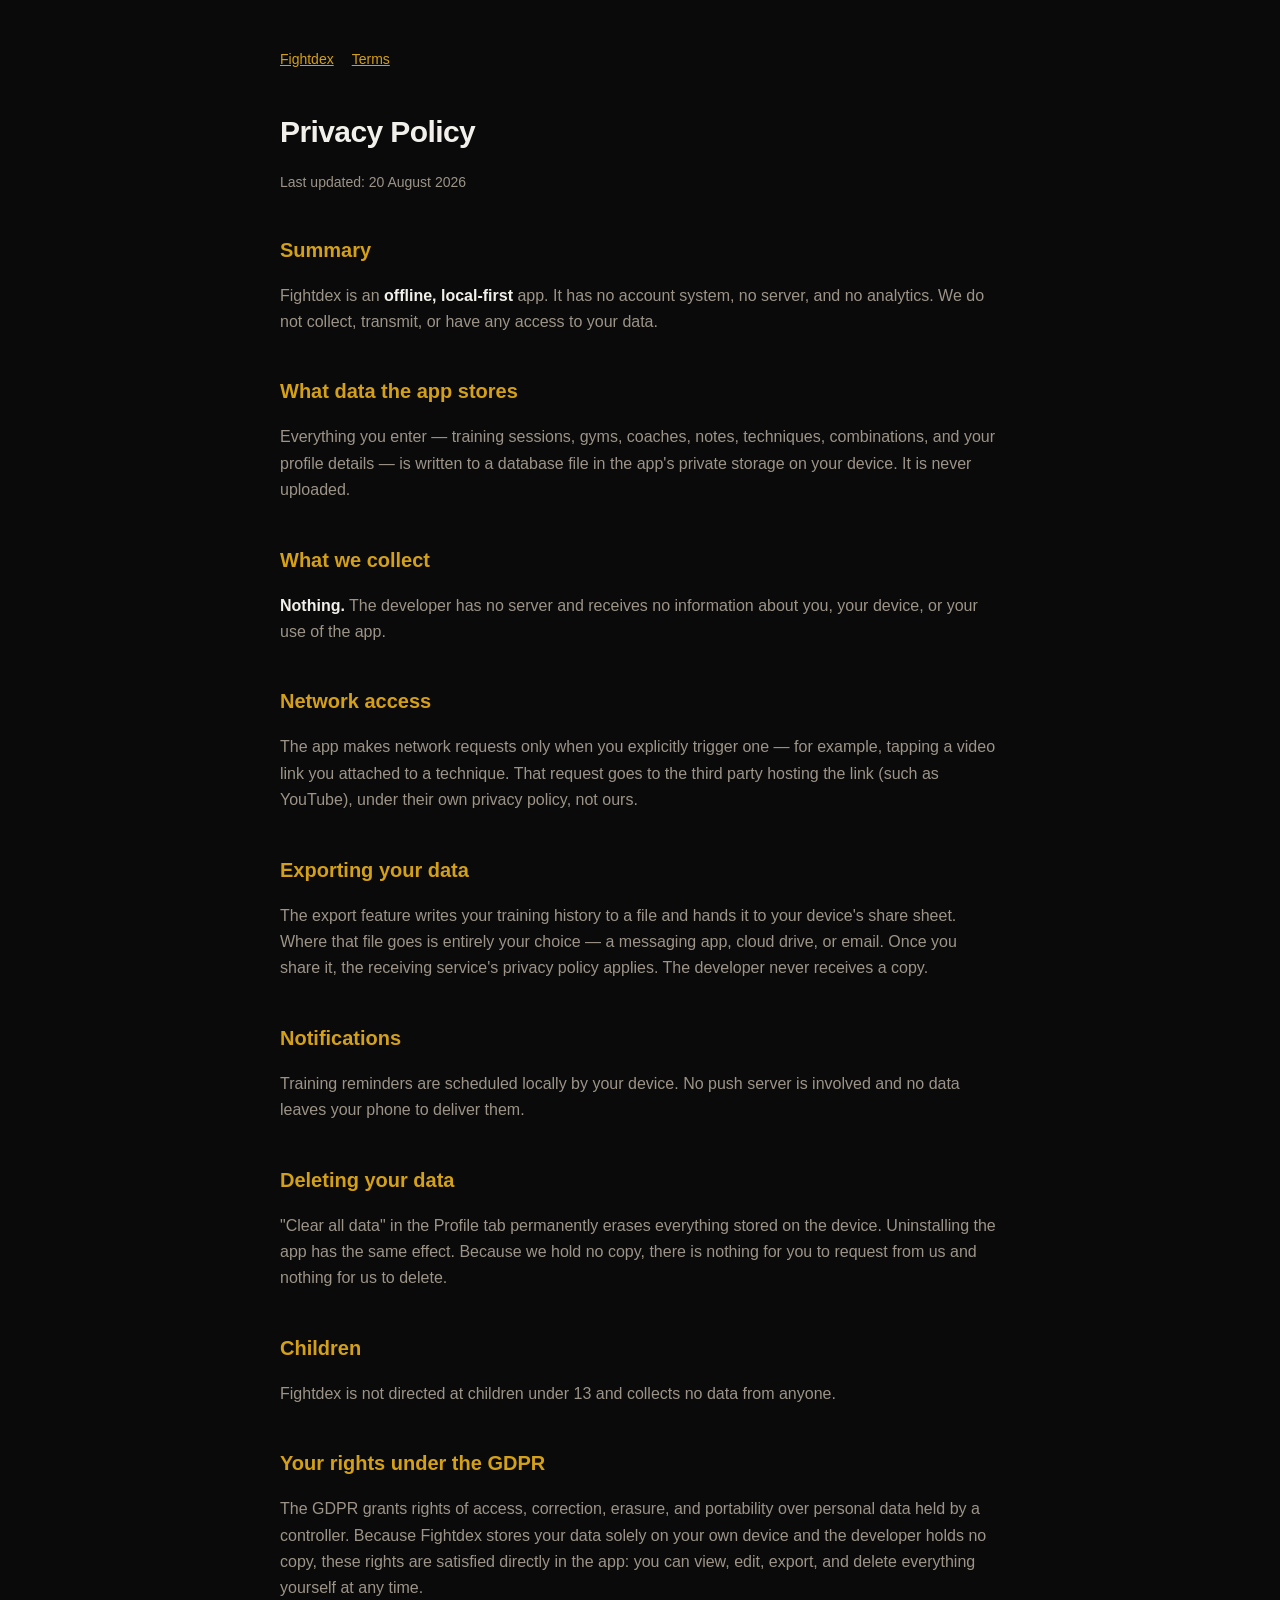
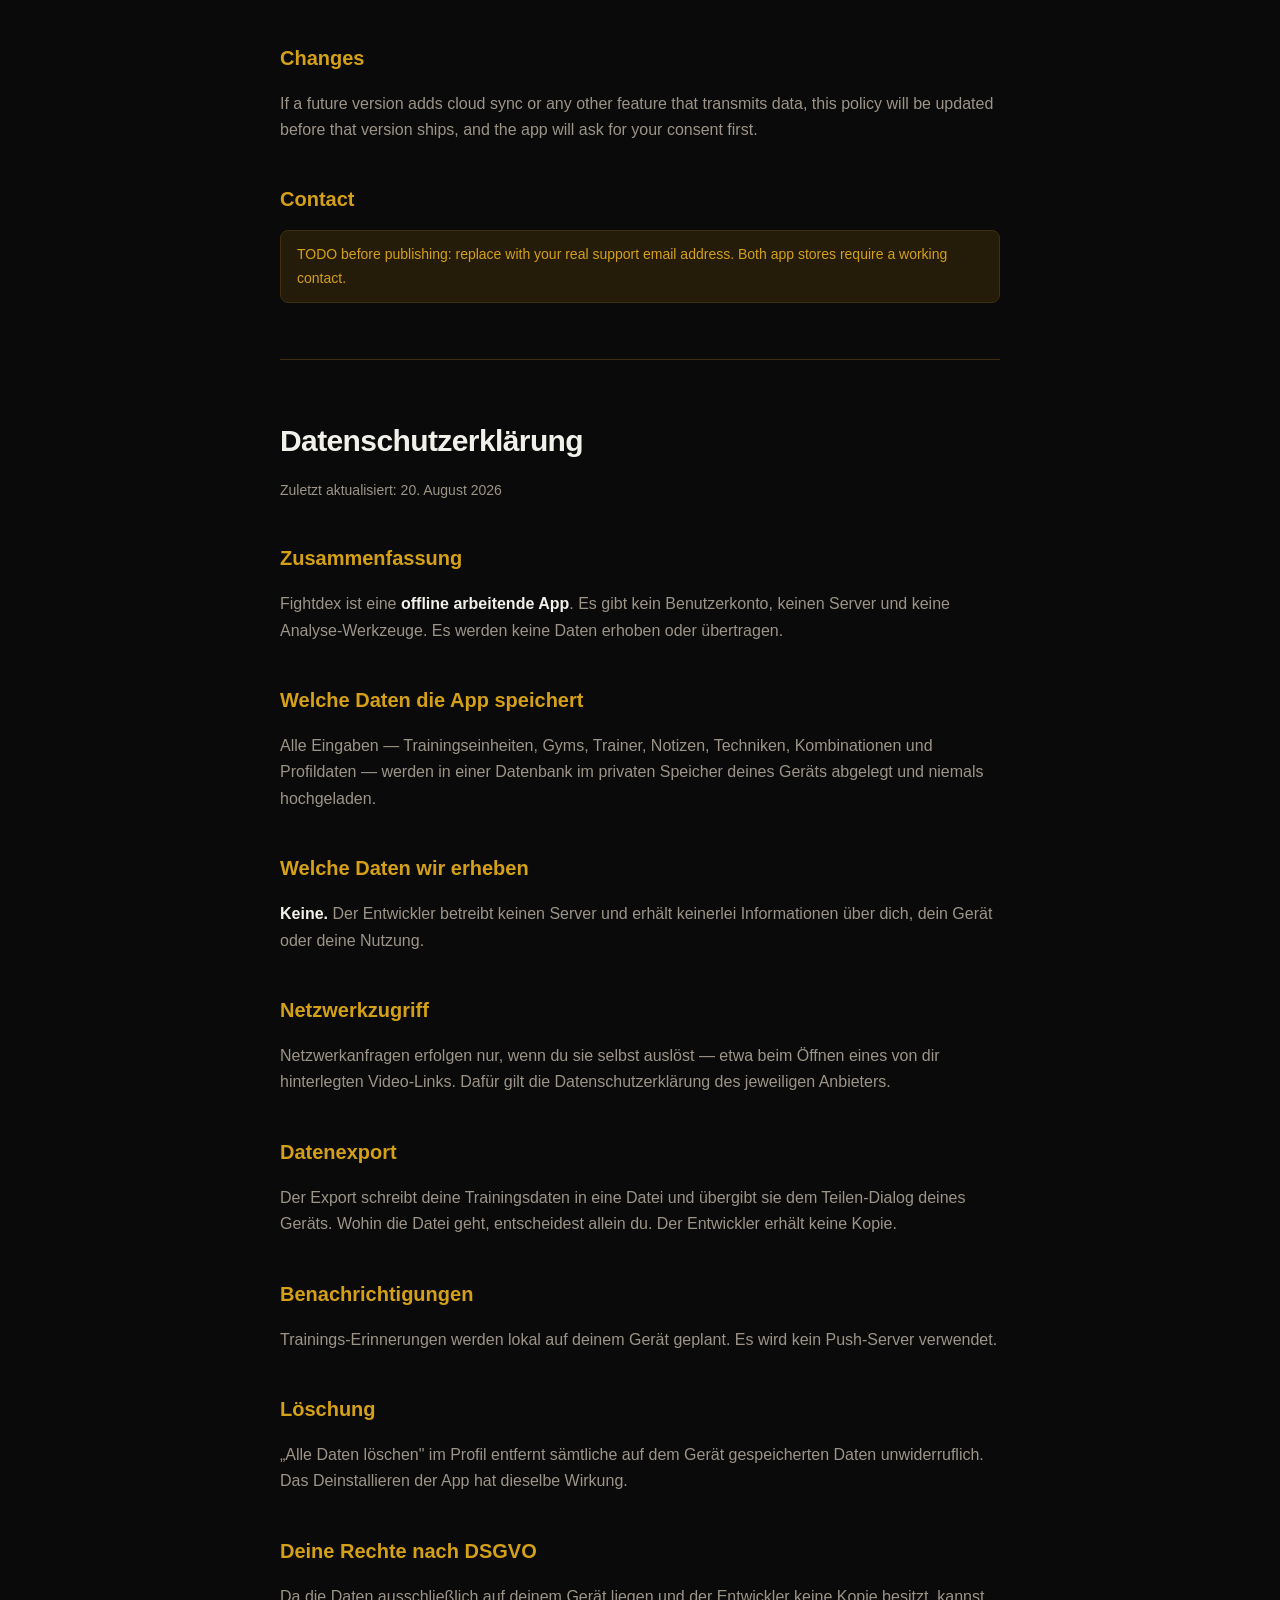
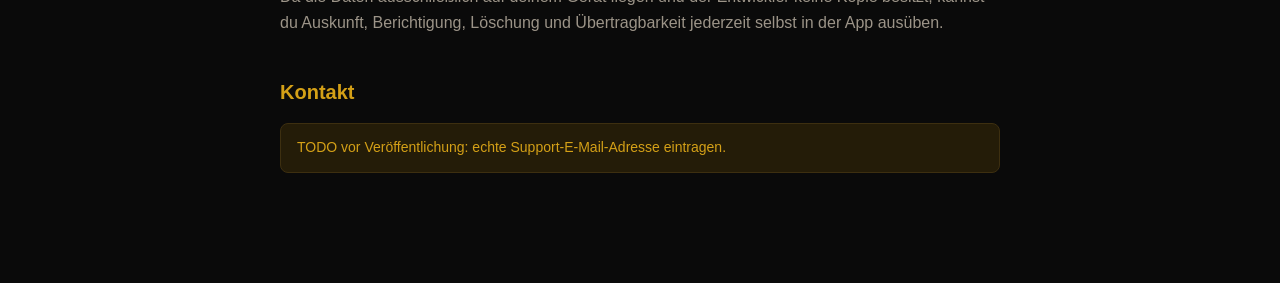
==== privacy.html @ 85385c50 "Publish legal pages from docs/" ====
<!doctype html>
<html lang="en"><head><meta charset="utf-8">
<meta name="viewport" content="width=device-width,initial-scale=1">
<title>Fightdex — Privacy Policy</title><link rel="stylesheet" href="style.css"></head>
<body><main>
<nav><a href="index.html">Fightdex</a><a href="terms.html">Terms</a></nav>

<h1>Privacy Policy</h1>
<p class="updated">Last updated: 20 August 2026</p>

<h2>Summary</h2>
<p>Fightdex is an <strong>offline, local-first</strong> app. It has no account
system, no server, and no analytics. We do not collect, transmit, or have any
access to your data.</p>

<h2>What data the app stores</h2>
<p>Everything you enter — training sessions, gyms, coaches, notes, techniques,
combinations, and your profile details — is written to a database file in the
app's private storage on your device. It is never uploaded.</p>

<h2>What we collect</h2>
<p><strong>Nothing.</strong> The developer has no server and receives no
information about you, your device, or your use of the app.</p>

<h2>Network access</h2>
<p>The app makes network requests only when you explicitly trigger one — for
example, tapping a video link you attached to a technique. That request goes to
the third party hosting the link (such as YouTube), under their own privacy
policy, not ours.</p>

<h2>Exporting your data</h2>
<p>The export feature writes your training history to a file and hands it to
your device's share sheet. Where that file goes is entirely your choice — a
messaging app, cloud drive, or email. Once you share it, the receiving service's
privacy policy applies. The developer never receives a copy.</p>

<h2>Notifications</h2>
<p>Training reminders are scheduled locally by your device. No push server is
involved and no data leaves your phone to deliver them.</p>

<h2>Deleting your data</h2>
<p>"Clear all data" in the Profile tab permanently erases everything stored on
the device. Uninstalling the app has the same effect. Because we hold no copy,
there is nothing for you to request from us and nothing for us to delete.</p>

<h2>Children</h2>
<p>Fightdex is not directed at children under 13 and collects no data from
anyone.</p>

<h2>Your rights under the GDPR</h2>
<p>The GDPR grants rights of access, correction, erasure, and portability over
personal data held by a controller. Because Fightdex stores your data solely on
your own device and the developer holds no copy, these rights are satisfied
directly in the app: you can view, edit, export, and delete everything yourself
at any time.</p>

<h2>Changes</h2>
<p>If a future version adds cloud sync or any other feature that transmits data,
this policy will be updated before that version ships, and the app will ask for
your consent first.</p>

<h2>Contact</h2>
<p class="todo">TODO before publishing: replace with your real support email
address. Both app stores require a working contact.</p>

<hr>

<h1 lang="de">Datenschutzerklärung</h1>
<p class="updated">Zuletzt aktualisiert: 20. August 2026</p>

<h2 lang="de">Zusammenfassung</h2>
<p lang="de">Fightdex ist eine <strong>offline arbeitende App</strong>. Es gibt
kein Benutzerkonto, keinen Server und keine Analyse-Werkzeuge. Es werden keine
Daten erhoben oder übertragen.</p>

<h2 lang="de">Welche Daten die App speichert</h2>
<p lang="de">Alle Eingaben — Trainingseinheiten, Gyms, Trainer, Notizen,
Techniken, Kombinationen und Profildaten — werden in einer Datenbank im privaten
Speicher deines Geräts abgelegt und niemals hochgeladen.</p>

<h2 lang="de">Welche Daten wir erheben</h2>
<p lang="de"><strong>Keine.</strong> Der Entwickler betreibt keinen Server und
erhält keinerlei Informationen über dich, dein Gerät oder deine Nutzung.</p>

<h2 lang="de">Netzwerkzugriff</h2>
<p lang="de">Netzwerkanfragen erfolgen nur, wenn du sie selbst auslöst — etwa
beim Öffnen eines von dir hinterlegten Video-Links. Dafür gilt die
Datenschutzerklärung des jeweiligen Anbieters.</p>

<h2 lang="de">Datenexport</h2>
<p lang="de">Der Export schreibt deine Trainingsdaten in eine Datei und übergibt
sie dem Teilen-Dialog deines Geräts. Wohin die Datei geht, entscheidest allein
du. Der Entwickler erhält keine Kopie.</p>

<h2 lang="de">Benachrichtigungen</h2>
<p lang="de">Trainings-Erinnerungen werden lokal auf deinem Gerät geplant. Es
wird kein Push-Server verwendet.</p>

<h2 lang="de">Löschung</h2>
<p lang="de">„Alle Daten löschen" im Profil entfernt sämtliche auf dem Gerät
gespeicherten Daten unwiderruflich. Das Deinstallieren der App hat dieselbe
Wirkung.</p>

<h2 lang="de">Deine Rechte nach DSGVO</h2>
<p lang="de">Da die Daten ausschließlich auf deinem Gerät liegen und der
Entwickler keine Kopie besitzt, kannst du Auskunft, Berichtigung, Löschung und
Übertragbarkeit jederzeit selbst in der App ausüben.</p>

<h2 lang="de">Kontakt</h2>
<p class="todo" lang="de">TODO vor Veröffentlichung: echte Support-E-Mail-Adresse
eintragen.</p>
</main></body></html>
---- style.css ----
:root {
  --bg: #0a0a0a; --surface: #0f0f0f; --text: #f2f0ea;
  --muted: #9c9488; --gold: #d4a017; --line: #3d2f10;
}
* { box-sizing: border-box; }
body {
  margin: 0; padding: 48px 20px 96px;
  background: var(--bg); color: var(--text);
  font: 16px/1.65 -apple-system, BlinkMacSystemFont, "Segoe UI", Roboto, sans-serif;
}
main { max-width: 720px; margin: 0 auto; }
h1 { font-size: 30px; letter-spacing: -0.02em; margin: 0 0 4px; }
h2 { font-size: 20px; margin: 40px 0 10px; color: var(--gold); }
h3 { font-size: 16px; margin: 26px 0 6px; }
p, li { color: var(--muted); }
strong { color: var(--text); }
a { color: var(--gold); }
hr { border: 0; border-top: 1px solid var(--line); margin: 56px 0; }
.updated { font-size: 14px; color: var(--muted); margin-bottom: 32px; }
.todo {
  background: #241c08; border: 1px solid var(--line);
  border-radius: 8px; padding: 12px 16px; color: var(--gold); font-size: 14px;
}
nav { margin-bottom: 36px; font-size: 14px; }
nav a { margin-right: 18px; }
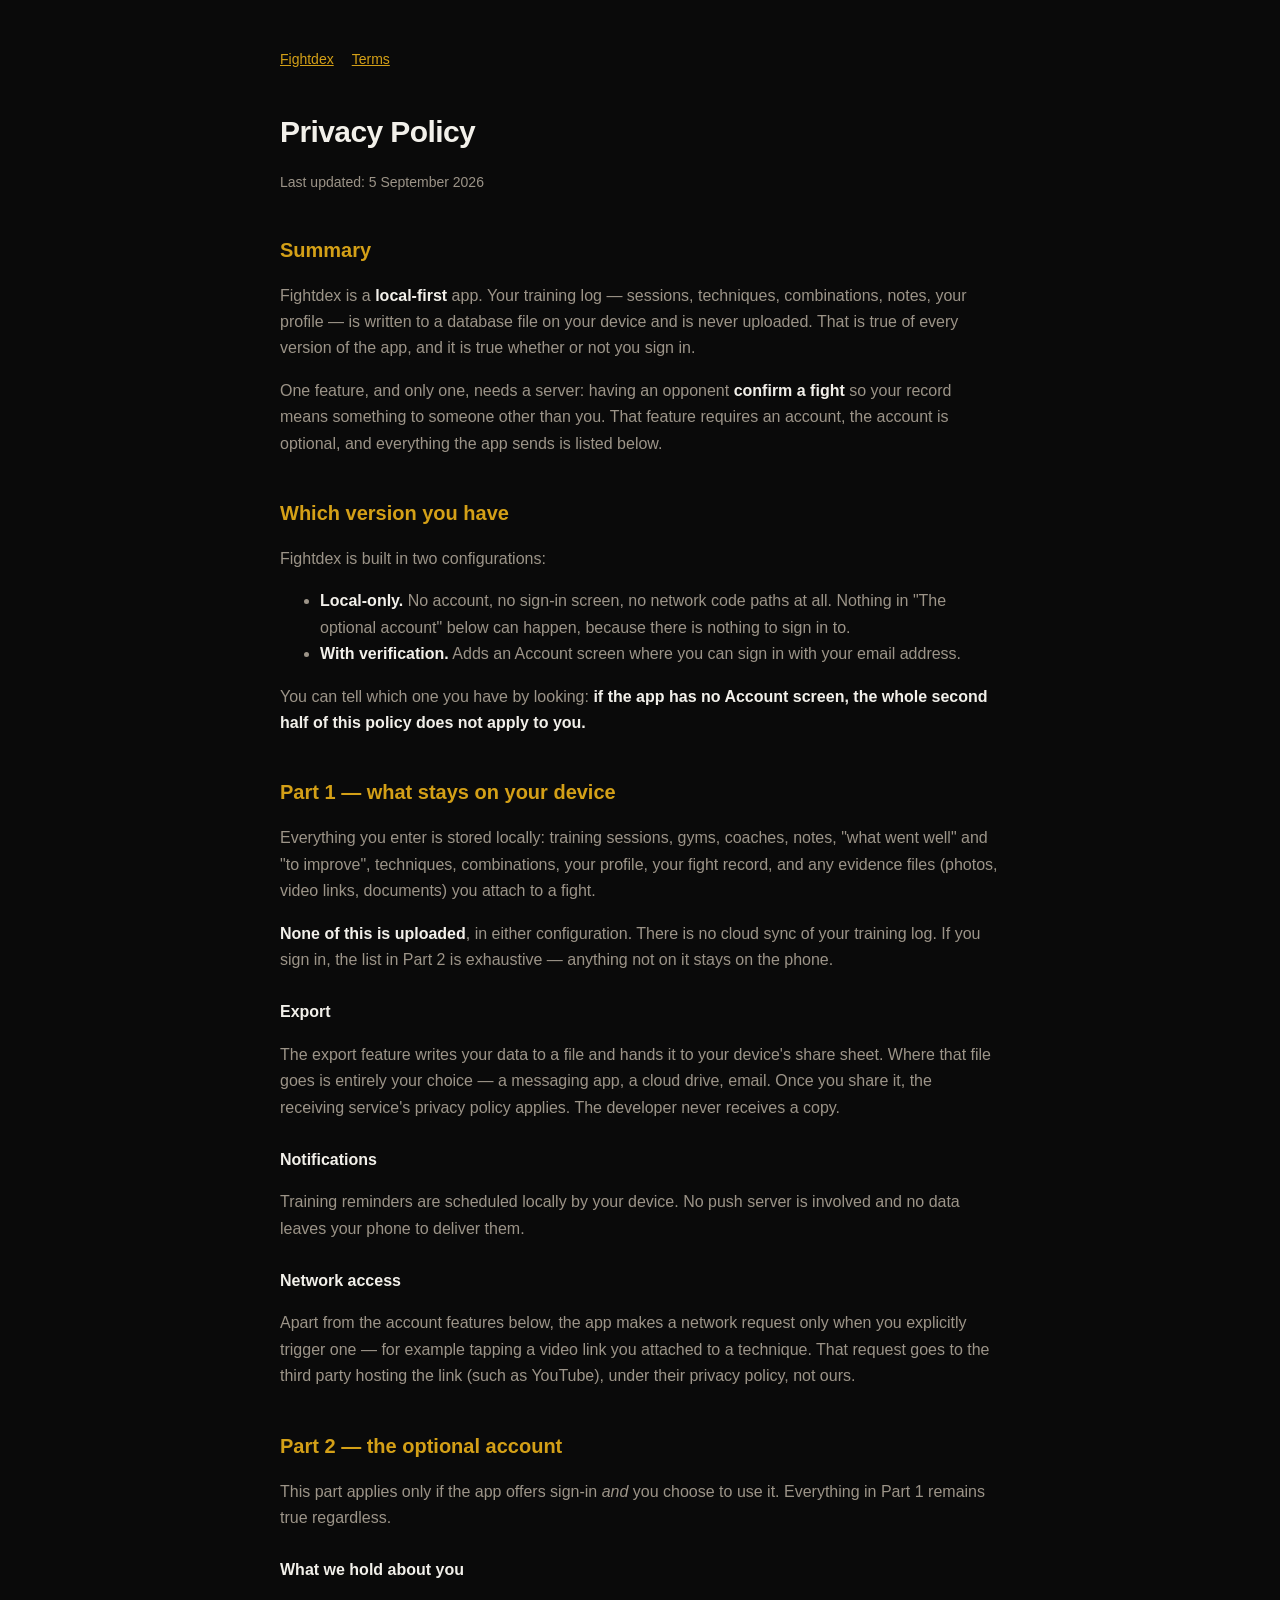
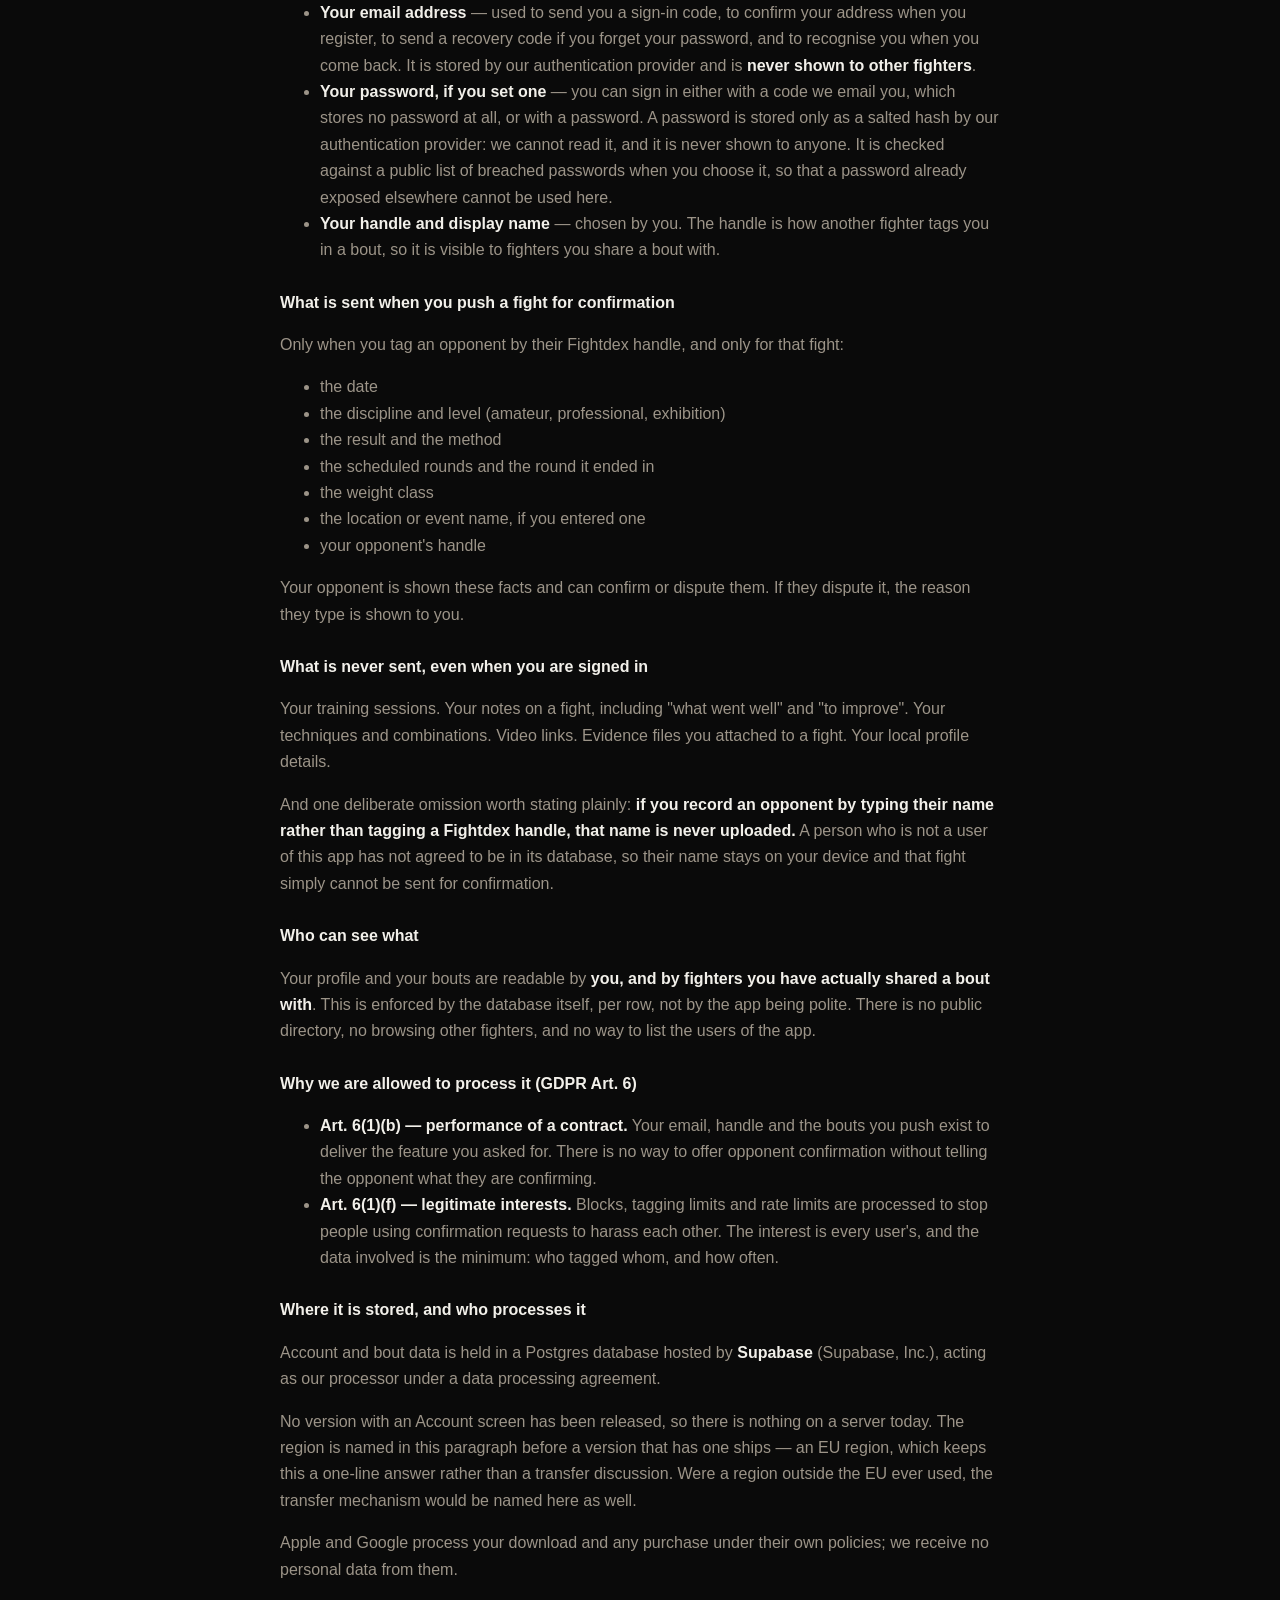
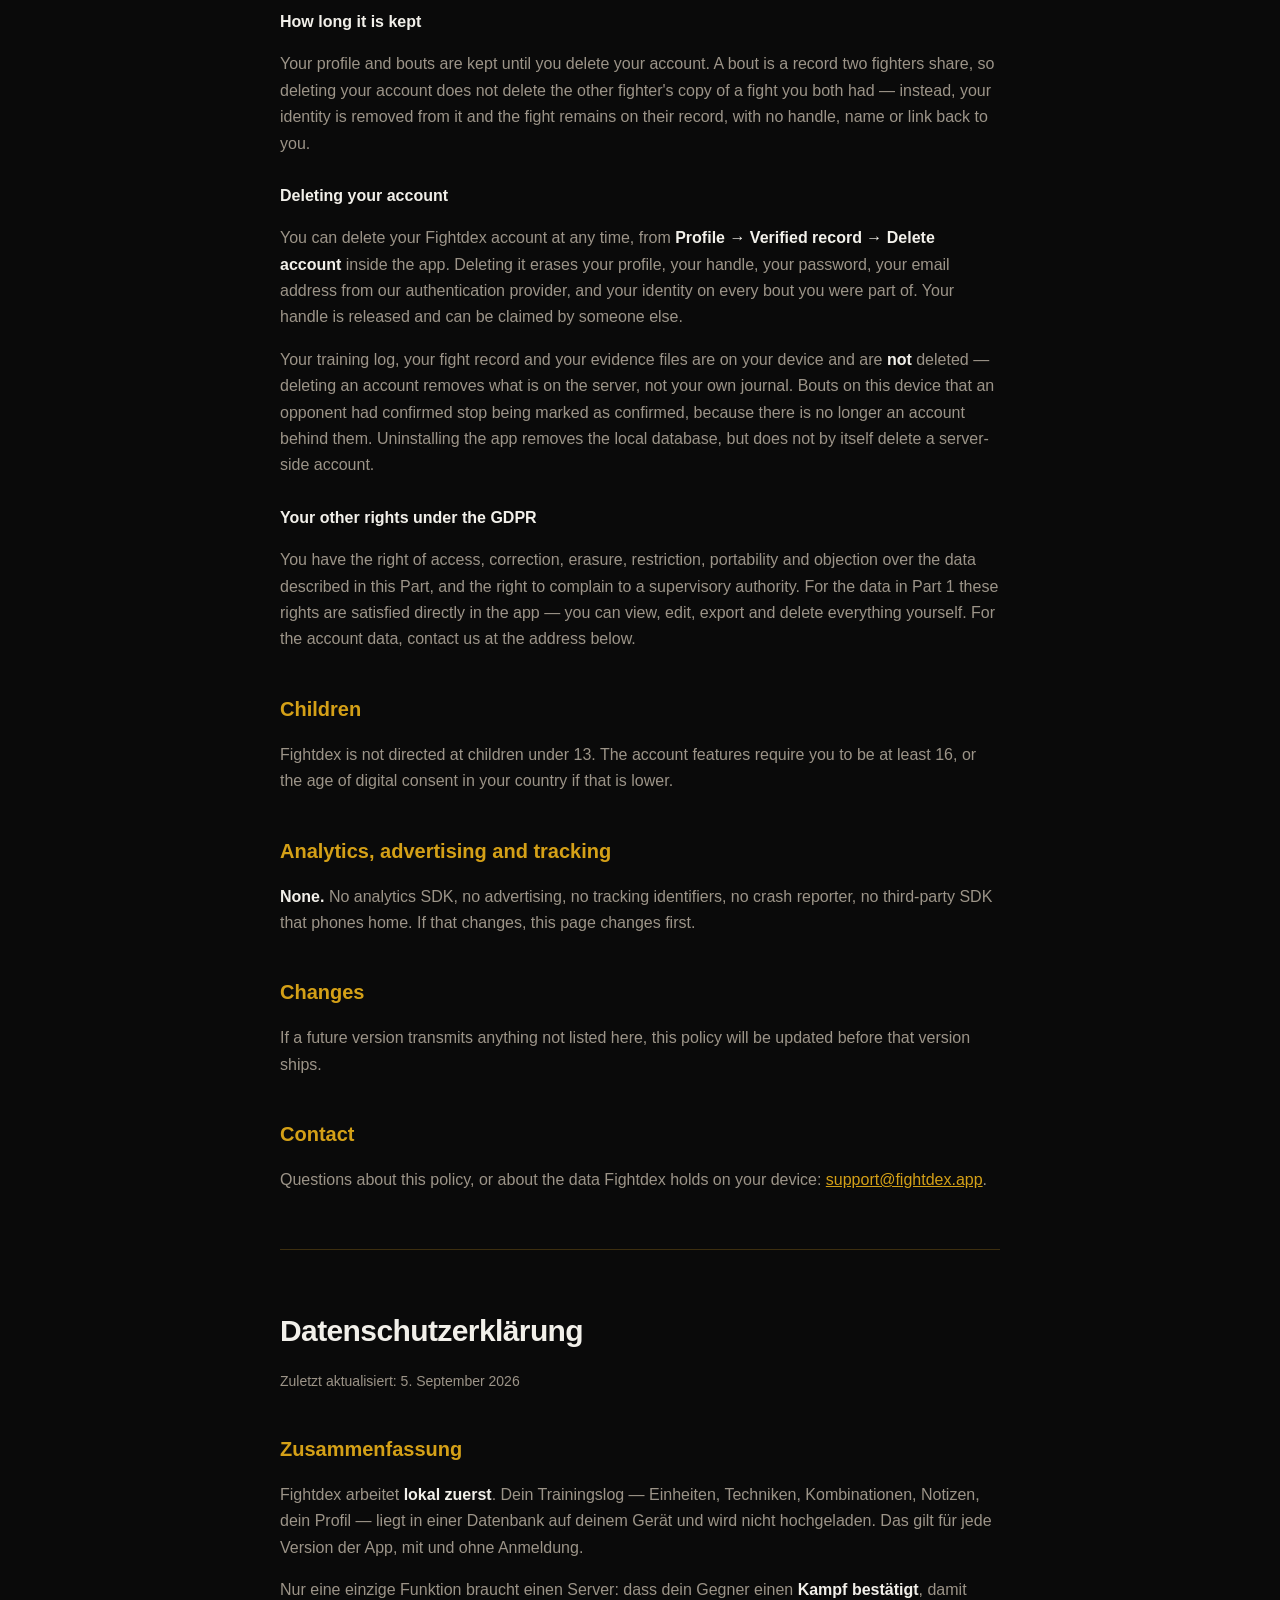
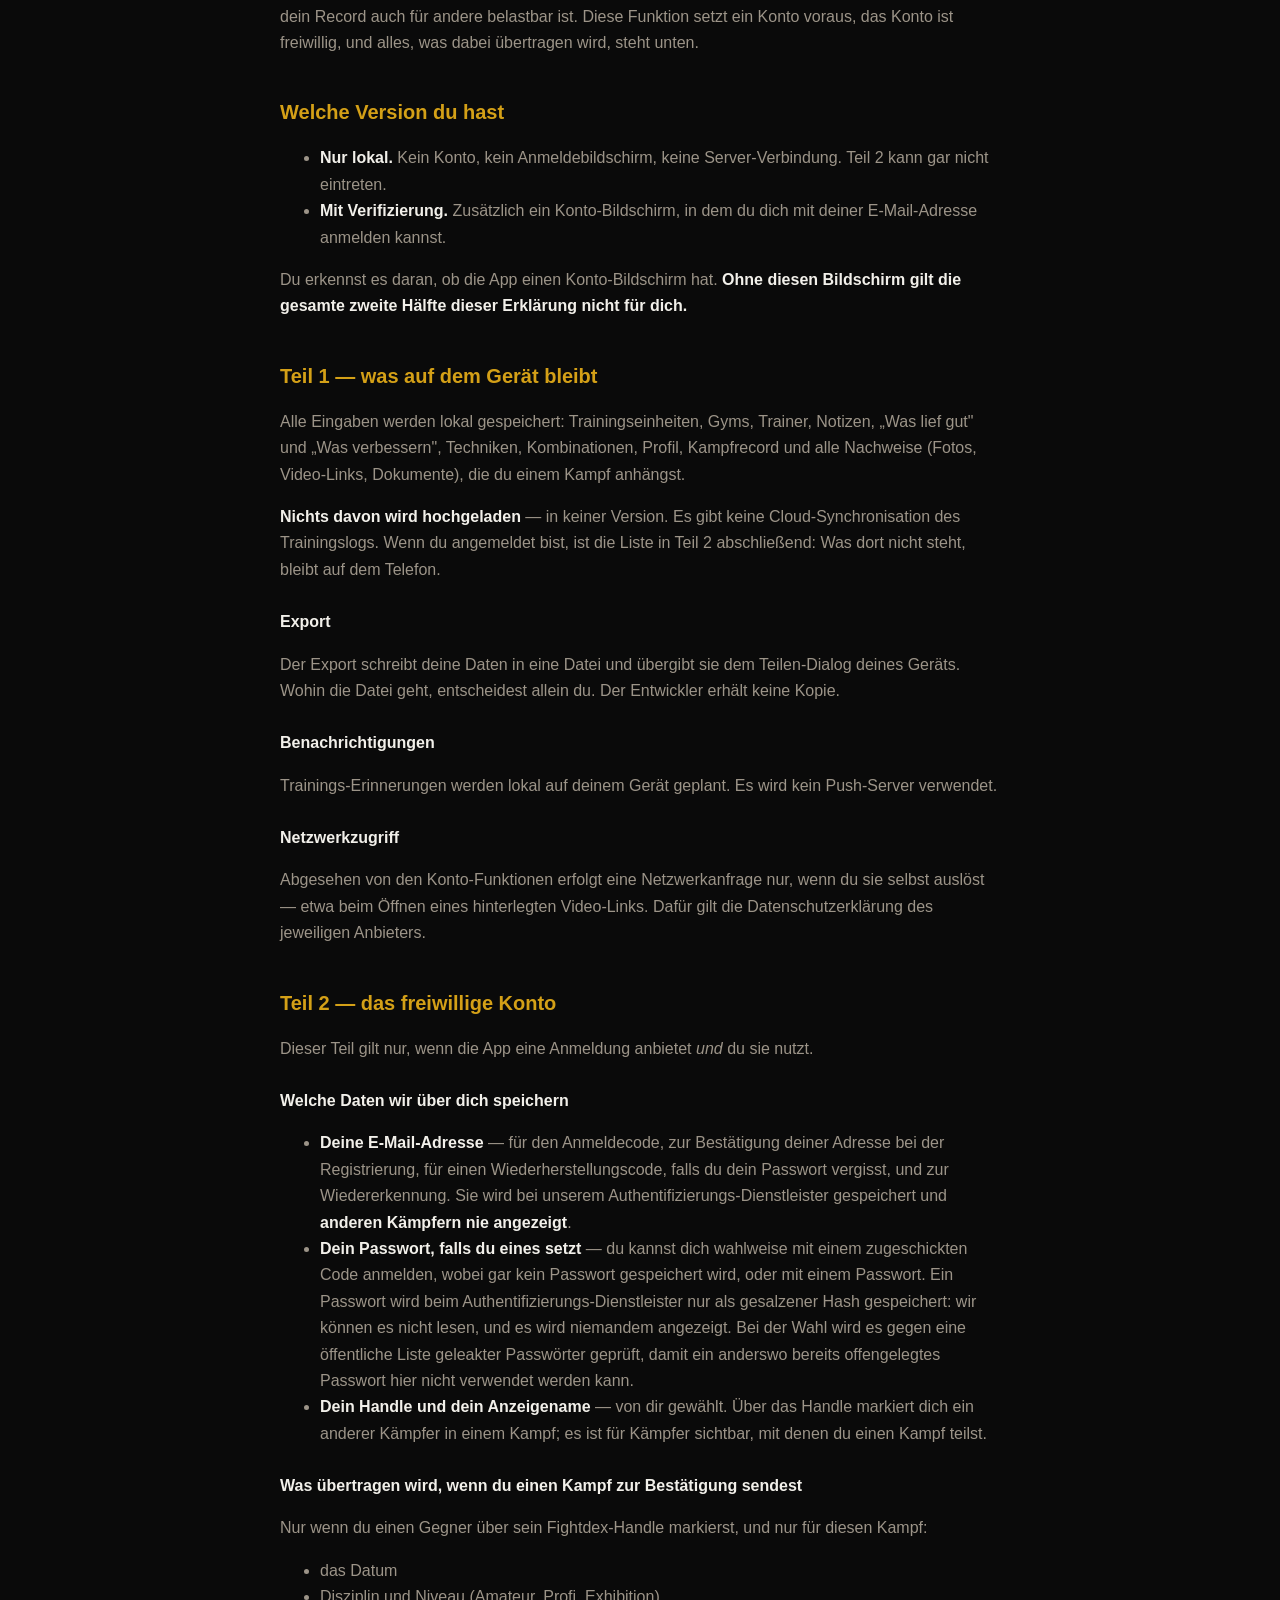
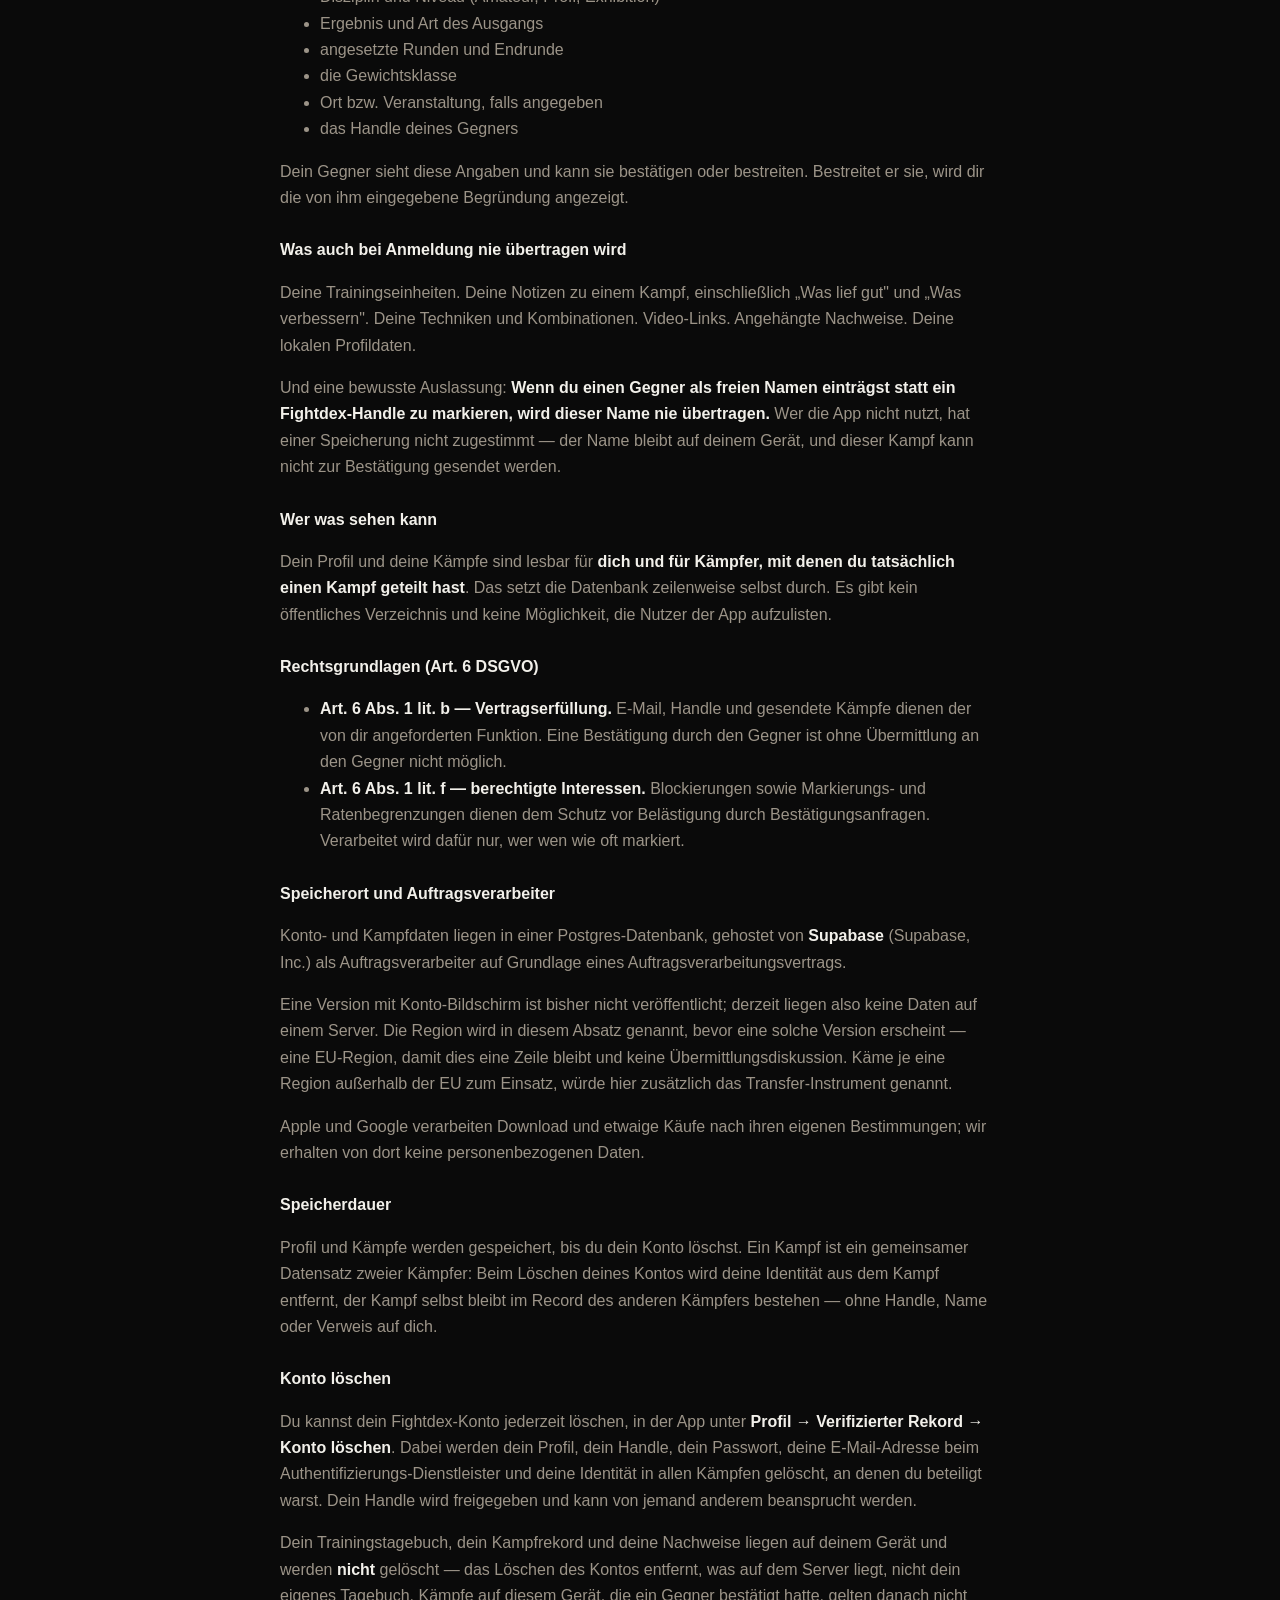
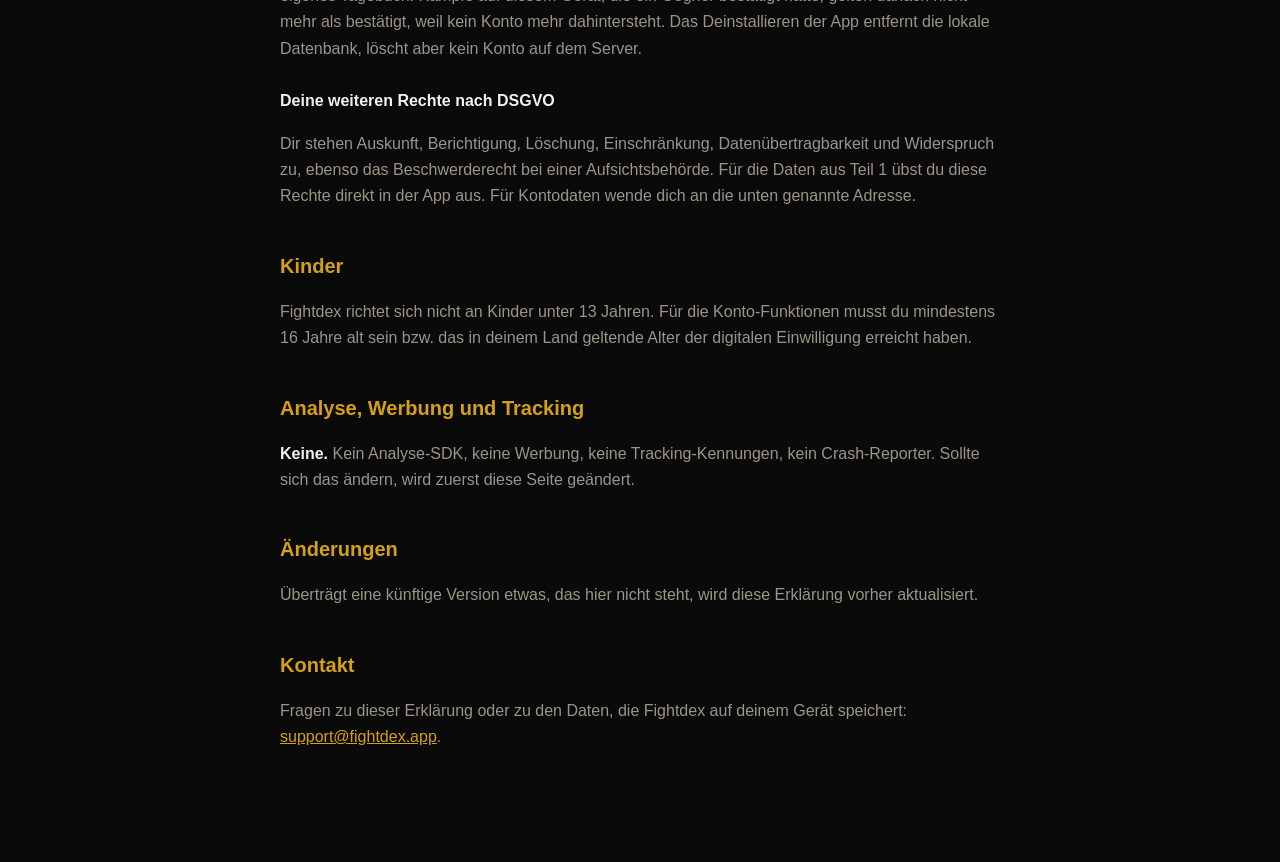
==== commit 64d49bbf: "Publish legal pages from docs/" ====
--- a/privacy.html
+++ b/privacy.html
@@ -6,107 +6,347 @@
 <nav><a href="index.html">Fightdex</a><a href="terms.html">Terms</a></nav>
 
 <h1>Privacy Policy</h1>
-<p class="updated">Last updated: 20 August 2026</p>
+<p class="updated">Last updated: 5 September 2026</p>
 
 <h2>Summary</h2>
-<p>Fightdex is an <strong>offline, local-first</strong> app. It has no account
-system, no server, and no analytics. We do not collect, transmit, or have any
-access to your data.</p>
-
-<h2>What data the app stores</h2>
-<p>Everything you enter — training sessions, gyms, coaches, notes, techniques,
-combinations, and your profile details — is written to a database file in the
-app's private storage on your device. It is never uploaded.</p>
-
-<h2>What we collect</h2>
-<p><strong>Nothing.</strong> The developer has no server and receives no
-information about you, your device, or your use of the app.</p>
-
-<h2>Network access</h2>
-<p>The app makes network requests only when you explicitly trigger one — for
-example, tapping a video link you attached to a technique. That request goes to
-the third party hosting the link (such as YouTube), under their own privacy
-policy, not ours.</p>
-
-<h2>Exporting your data</h2>
-<p>The export feature writes your training history to a file and hands it to
-your device's share sheet. Where that file goes is entirely your choice — a
-messaging app, cloud drive, or email. Once you share it, the receiving service's
-privacy policy applies. The developer never receives a copy.</p>
-
-<h2>Notifications</h2>
+<p>Fightdex is a <strong>local-first</strong> app. Your training log — sessions,
+techniques, combinations, notes, your profile — is written to a database file on
+your device and is never uploaded. That is true of every version of the app, and
+it is true whether or not you sign in.</p>
+<p>One feature, and only one, needs a server: having an opponent
+<strong>confirm a fight</strong> so your record means something to someone other
+than you. That feature requires an account, the account is optional, and
+everything the app sends is listed below.</p>
+
+<h2>Which version you have</h2>
+<p>Fightdex is built in two configurations:</p>
+<ul>
+<li><strong>Local-only.</strong> No account, no sign-in screen, no network code
+paths at all. Nothing in "The optional account" below can happen, because there
+is nothing to sign in to.</li>
+<li><strong>With verification.</strong> Adds an Account screen where you can
+sign in with your email address.</li>
+</ul>
+<p>You can tell which one you have by looking: <strong>if the app has no
+Account screen, the whole second half of this policy does not apply to
+you.</strong></p>
+
+<h2 id="on-device">Part 1 — what stays on your device</h2>
+<p>Everything you enter is stored locally: training sessions, gyms, coaches,
+notes, "what went well" and "to improve", techniques, combinations, your
+profile, your fight record, and any evidence files (photos, video links,
+documents) you attach to a fight.</p>
+<p><strong>None of this is uploaded</strong>, in either configuration. There is
+no cloud sync of your training log. If you sign in, the list in Part 2 is
+exhaustive — anything not on it stays on the phone.</p>
+
+<h3>Export</h3>
+<p>The export feature writes your data to a file and hands it to your device's
+share sheet. Where that file goes is entirely your choice — a messaging app, a
+cloud drive, email. Once you share it, the receiving service's privacy policy
+applies. The developer never receives a copy.</p>
+
+<h3>Notifications</h3>
 <p>Training reminders are scheduled locally by your device. No push server is
 involved and no data leaves your phone to deliver them.</p>
 
-<h2>Deleting your data</h2>
-<p>"Clear all data" in the Profile tab permanently erases everything stored on
-the device. Uninstalling the app has the same effect. Because we hold no copy,
-there is nothing for you to request from us and nothing for us to delete.</p>
+<h3>Network access</h3>
+<p>Apart from the account features below, the app makes a network request only
+when you explicitly trigger one — for example tapping a video link you attached
+to a technique. That request goes to the third party hosting the link (such as
+YouTube), under their privacy policy, not ours.</p>
+
+<h2 id="account">Part 2 — the optional account</h2>
+<p>This part applies only if the app offers sign-in <em>and</em> you choose to
+use it. Everything in Part 1 remains true regardless.</p>
+
+<h3>What we hold about you</h3>
+<ul>
+<li><strong>Your email address</strong> — used to send you a sign-in code, to
+confirm your address when you register, to send a recovery code if you forget
+your password, and to recognise you when you come back. It is stored by our
+authentication provider and is <strong>never shown to other fighters</strong>.</li>
+<li><strong>Your password, if you set one</strong> — you can sign in either with
+a code we email you, which stores no password at all, or with a password. A
+password is stored only as a salted hash by our authentication provider: we
+cannot read it, and it is never shown to anyone. It is checked against a public
+list of breached passwords when you choose it, so that a password already
+exposed elsewhere cannot be used here.</li>
+<li><strong>Your handle and display name</strong> — chosen by you. The handle is
+how another fighter tags you in a bout, so it is visible to fighters you share a
+bout with.</li>
+</ul>
+
+<h3>What is sent when you push a fight for confirmation</h3>
+<p>Only when you tag an opponent by their Fightdex handle, and only for that
+fight:</p>
+<ul>
+<li>the date</li>
+<li>the discipline and level (amateur, professional, exhibition)</li>
+<li>the result and the method</li>
+<li>the scheduled rounds and the round it ended in</li>
+<li>the weight class</li>
+<li>the location or event name, if you entered one</li>
+<li>your opponent's handle</li>
+</ul>
+<p>Your opponent is shown these facts and can confirm or dispute them. If they
+dispute it, the reason they type is shown to you.</p>
+
+<h3>What is never sent, even when you are signed in</h3>
+<p>Your training sessions. Your notes on a fight, including "what went well" and
+"to improve". Your techniques and combinations. Video links. Evidence files you
+attached to a fight. Your local profile details.</p>
+<p>And one deliberate omission worth stating plainly: <strong>if you record an
+opponent by typing their name rather than tagging a Fightdex handle, that name
+is never uploaded.</strong> A person who is not a user of this app has not
+agreed to be in its database, so their name stays on your device and that fight
+simply cannot be sent for confirmation.</p>
+
+<h3>Who can see what</h3>
+<p>Your profile and your bouts are readable by <strong>you, and by fighters you
+have actually shared a bout with</strong>. This is enforced by the database
+itself, per row, not by the app being polite. There is no public directory, no
+browsing other fighters, and no way to list the users of the app.</p>
+
+<h3>Why we are allowed to process it (GDPR Art. 6)</h3>
+<ul>
+<li><strong>Art. 6(1)(b) — performance of a contract.</strong> Your email,
+handle and the bouts you push exist to deliver the feature you asked for. There
+is no way to offer opponent confirmation without telling the opponent what they
+are confirming.</li>
+<li><strong>Art. 6(1)(f) — legitimate interests.</strong> Blocks, tagging
+limits and rate limits are processed to stop people using confirmation requests
+to harass each other. The interest is every user's, and the data involved is the
+minimum: who tagged whom, and how often.</li>
+</ul>
+
+<h3>Where it is stored, and who processes it</h3>
+<p>Account and bout data is held in a Postgres database hosted by
+<strong>Supabase</strong> (Supabase, Inc.), acting as our processor under a data
+processing agreement.</p>
+<p>No version with an Account screen has been released, so there is nothing on
+a server today. The region is named in this paragraph before a version that has
+one ships — an EU region, which keeps this a one-line answer rather than a
+transfer discussion. Were a region outside the EU ever used, the transfer
+mechanism would be named here as well.</p>
+<p>Apple and Google process your download and any purchase under their own
+policies; we receive no personal data from them.</p>
+
+<h3>How long it is kept</h3>
+<p>Your profile and bouts are kept until you delete your account. A bout is a
+record two fighters share, so deleting your account does not delete the other
+fighter's copy of a fight you both had — instead, your identity is removed from
+it and the fight remains on their record, with no handle, name or link back to
+you.</p>
+
+<h3>Deleting your account</h3>
+<p>You can delete your Fightdex account at any time, from
+<strong>Profile → Verified record → Delete account</strong> inside the app.
+Deleting it erases your profile, your handle, your password, your email address
+from our authentication provider, and your identity on every bout you were part
+of. Your handle is released and can be claimed by someone else.</p>
+<p>Your training log, your fight record and your evidence files are on your
+device and are <strong>not</strong> deleted — deleting an account removes what
+is on the server, not your own journal. Bouts on this device that an opponent
+had confirmed stop being marked as confirmed, because there is no longer an
+account behind them. Uninstalling the app removes the local database, but does
+not by itself delete a server-side account.</p>
+
+<h3>Your other rights under the GDPR</h3>
+<p>You have the right of access, correction, erasure, restriction, portability
+and objection over the data described in this Part, and the right to complain to
+a supervisory authority. For the data in Part 1 these rights are satisfied
+directly in the app — you can view, edit, export and delete everything yourself.
+For the account data, contact us at the address below.</p>
 
 <h2>Children</h2>
-<p>Fightdex is not directed at children under 13 and collects no data from
-anyone.</p>
-
-<h2>Your rights under the GDPR</h2>
-<p>The GDPR grants rights of access, correction, erasure, and portability over
-personal data held by a controller. Because Fightdex stores your data solely on
-your own device and the developer holds no copy, these rights are satisfied
-directly in the app: you can view, edit, export, and delete everything yourself
-at any time.</p>
+<p>Fightdex is not directed at children under 13. The account features require
+you to be at least 16, or the age of digital consent in your country if that is
+lower.</p>
+
+<h2>Analytics, advertising and tracking</h2>
+<p><strong>None.</strong> No analytics SDK, no advertising, no tracking
+identifiers, no crash reporter, no third-party SDK that phones home. If that
+changes, this page changes first.</p>
 
 <h2>Changes</h2>
-<p>If a future version adds cloud sync or any other feature that transmits data,
-this policy will be updated before that version ships, and the app will ask for
-your consent first.</p>
+<p>If a future version transmits anything not listed here, this policy will be
+updated before that version ships.</p>
 
 <h2>Contact</h2>
-<p class="todo">TODO before publishing: replace with your real support email
-address. Both app stores require a working contact.</p>
+<p>Questions about this policy, or about the data Fightdex holds on your
+device: <a href="mailto:support@fightdex.app">support@fightdex.app</a>.</p>
 
 <hr>
 
 <h1 lang="de">Datenschutzerklärung</h1>
-<p class="updated">Zuletzt aktualisiert: 20. August 2026</p>
+<p class="updated" lang="de">Zuletzt aktualisiert: 5. September 2026</p>
 
 <h2 lang="de">Zusammenfassung</h2>
-<p lang="de">Fightdex ist eine <strong>offline arbeitende App</strong>. Es gibt
-kein Benutzerkonto, keinen Server und keine Analyse-Werkzeuge. Es werden keine
-Daten erhoben oder übertragen.</p>
-
-<h2 lang="de">Welche Daten die App speichert</h2>
-<p lang="de">Alle Eingaben — Trainingseinheiten, Gyms, Trainer, Notizen,
-Techniken, Kombinationen und Profildaten — werden in einer Datenbank im privaten
-Speicher deines Geräts abgelegt und niemals hochgeladen.</p>
-
-<h2 lang="de">Welche Daten wir erheben</h2>
-<p lang="de"><strong>Keine.</strong> Der Entwickler betreibt keinen Server und
-erhält keinerlei Informationen über dich, dein Gerät oder deine Nutzung.</p>
-
-<h2 lang="de">Netzwerkzugriff</h2>
-<p lang="de">Netzwerkanfragen erfolgen nur, wenn du sie selbst auslöst — etwa
-beim Öffnen eines von dir hinterlegten Video-Links. Dafür gilt die
-Datenschutzerklärung des jeweiligen Anbieters.</p>
-
-<h2 lang="de">Datenexport</h2>
-<p lang="de">Der Export schreibt deine Trainingsdaten in eine Datei und übergibt
-sie dem Teilen-Dialog deines Geräts. Wohin die Datei geht, entscheidest allein
-du. Der Entwickler erhält keine Kopie.</p>
-
-<h2 lang="de">Benachrichtigungen</h2>
+<p lang="de">Fightdex arbeitet <strong>lokal zuerst</strong>. Dein Trainingslog
+— Einheiten, Techniken, Kombinationen, Notizen, dein Profil — liegt in einer
+Datenbank auf deinem Gerät und wird nicht hochgeladen. Das gilt für jede Version
+der App, mit und ohne Anmeldung.</p>
+<p lang="de">Nur eine einzige Funktion braucht einen Server: dass dein Gegner
+einen <strong>Kampf bestätigt</strong>, damit dein Record auch für andere
+belastbar ist. Diese Funktion setzt ein Konto voraus, das Konto ist freiwillig,
+und alles, was dabei übertragen wird, steht unten.</p>
+
+<h2 lang="de">Welche Version du hast</h2>
+<ul lang="de">
+<li><strong>Nur lokal.</strong> Kein Konto, kein Anmeldebildschirm, keine
+Server-Verbindung. Teil 2 kann gar nicht eintreten.</li>
+<li><strong>Mit Verifizierung.</strong> Zusätzlich ein Konto-Bildschirm, in dem
+du dich mit deiner E-Mail-Adresse anmelden kannst.</li>
+</ul>
+<p lang="de">Du erkennst es daran, ob die App einen Konto-Bildschirm hat.
+<strong>Ohne diesen Bildschirm gilt die gesamte zweite Hälfte dieser Erklärung
+nicht für dich.</strong></p>
+
+<h2 lang="de">Teil 1 — was auf dem Gerät bleibt</h2>
+<p lang="de">Alle Eingaben werden lokal gespeichert: Trainingseinheiten, Gyms,
+Trainer, Notizen, „Was lief gut" und „Was verbessern", Techniken,
+Kombinationen, Profil, Kampfrecord und alle Nachweise (Fotos, Video-Links,
+Dokumente), die du einem Kampf anhängst.</p>
+<p lang="de"><strong>Nichts davon wird hochgeladen</strong> — in keiner
+Version. Es gibt keine Cloud-Synchronisation des Trainingslogs. Wenn du
+angemeldet bist, ist die Liste in Teil 2 abschließend: Was dort nicht steht,
+bleibt auf dem Telefon.</p>
+
+<h3 lang="de">Export</h3>
+<p lang="de">Der Export schreibt deine Daten in eine Datei und übergibt sie dem
+Teilen-Dialog deines Geräts. Wohin die Datei geht, entscheidest allein du. Der
+Entwickler erhält keine Kopie.</p>
+
+<h3 lang="de">Benachrichtigungen</h3>
 <p lang="de">Trainings-Erinnerungen werden lokal auf deinem Gerät geplant. Es
 wird kein Push-Server verwendet.</p>
 
-<h2 lang="de">Löschung</h2>
-<p lang="de">„Alle Daten löschen" im Profil entfernt sämtliche auf dem Gerät
-gespeicherten Daten unwiderruflich. Das Deinstallieren der App hat dieselbe
-Wirkung.</p>
-
-<h2 lang="de">Deine Rechte nach DSGVO</h2>
-<p lang="de">Da die Daten ausschließlich auf deinem Gerät liegen und der
-Entwickler keine Kopie besitzt, kannst du Auskunft, Berichtigung, Löschung und
-Übertragbarkeit jederzeit selbst in der App ausüben.</p>
+<h3 lang="de">Netzwerkzugriff</h3>
+<p lang="de">Abgesehen von den Konto-Funktionen erfolgt eine Netzwerkanfrage
+nur, wenn du sie selbst auslöst — etwa beim Öffnen eines hinterlegten
+Video-Links. Dafür gilt die Datenschutzerklärung des jeweiligen Anbieters.</p>
+
+<h2 lang="de">Teil 2 — das freiwillige Konto</h2>
+<p lang="de">Dieser Teil gilt nur, wenn die App eine Anmeldung anbietet
+<em>und</em> du sie nutzt.</p>
+
+<h3 lang="de">Welche Daten wir über dich speichern</h3>
+<ul lang="de">
+<li><strong>Deine E-Mail-Adresse</strong> — für den Anmeldecode, zur
+Bestätigung deiner Adresse bei der Registrierung, für einen
+Wiederherstellungscode, falls du dein Passwort vergisst, und zur
+Wiedererkennung. Sie wird bei unserem Authentifizierungs-Dienstleister
+gespeichert und <strong>anderen Kämpfern nie angezeigt</strong>.</li>
+<li><strong>Dein Passwort, falls du eines setzt</strong> — du kannst dich
+wahlweise mit einem zugeschickten Code anmelden, wobei gar kein Passwort
+gespeichert wird, oder mit einem Passwort. Ein Passwort wird beim
+Authentifizierungs-Dienstleister nur als gesalzener Hash gespeichert: wir
+können es nicht lesen, und es wird niemandem angezeigt. Bei der Wahl wird es
+gegen eine öffentliche Liste geleakter Passwörter geprüft, damit ein anderswo
+bereits offengelegtes Passwort hier nicht verwendet werden kann.</li>
+<li><strong>Dein Handle und dein Anzeigename</strong> — von dir gewählt. Über
+das Handle markiert dich ein anderer Kämpfer in einem Kampf; es ist für
+Kämpfer sichtbar, mit denen du einen Kampf teilst.</li>
+</ul>
+
+<h3 lang="de">Was übertragen wird, wenn du einen Kampf zur Bestätigung sendest</h3>
+<p lang="de">Nur wenn du einen Gegner über sein Fightdex-Handle markierst, und
+nur für diesen Kampf:</p>
+<ul lang="de">
+<li>das Datum</li>
+<li>Disziplin und Niveau (Amateur, Profi, Exhibition)</li>
+<li>Ergebnis und Art des Ausgangs</li>
+<li>angesetzte Runden und Endrunde</li>
+<li>die Gewichtsklasse</li>
+<li>Ort bzw. Veranstaltung, falls angegeben</li>
+<li>das Handle deines Gegners</li>
+</ul>
+<p lang="de">Dein Gegner sieht diese Angaben und kann sie bestätigen oder
+bestreiten. Bestreitet er sie, wird dir die von ihm eingegebene Begründung
+angezeigt.</p>
+
+<h3 lang="de">Was auch bei Anmeldung nie übertragen wird</h3>
+<p lang="de">Deine Trainingseinheiten. Deine Notizen zu einem Kampf,
+einschließlich „Was lief gut" und „Was verbessern". Deine Techniken und
+Kombinationen. Video-Links. Angehängte Nachweise. Deine lokalen Profildaten.</p>
+<p lang="de">Und eine bewusste Auslassung: <strong>Wenn du einen Gegner als
+freien Namen einträgst statt ein Fightdex-Handle zu markieren, wird dieser Name
+nie übertragen.</strong> Wer die App nicht nutzt, hat einer Speicherung nicht
+zugestimmt — der Name bleibt auf deinem Gerät, und dieser Kampf kann nicht zur
+Bestätigung gesendet werden.</p>
+
+<h3 lang="de">Wer was sehen kann</h3>
+<p lang="de">Dein Profil und deine Kämpfe sind lesbar für <strong>dich und für
+Kämpfer, mit denen du tatsächlich einen Kampf geteilt hast</strong>. Das setzt
+die Datenbank zeilenweise selbst durch. Es gibt kein öffentliches Verzeichnis
+und keine Möglichkeit, die Nutzer der App aufzulisten.</p>
+
+<h3 lang="de">Rechtsgrundlagen (Art. 6 DSGVO)</h3>
+<ul lang="de">
+<li><strong>Art. 6 Abs. 1 lit. b — Vertragserfüllung.</strong> E-Mail, Handle
+und gesendete Kämpfe dienen der von dir angeforderten Funktion. Eine Bestätigung
+durch den Gegner ist ohne Übermittlung an den Gegner nicht möglich.</li>
+<li><strong>Art. 6 Abs. 1 lit. f — berechtigte Interessen.</strong> Blockierungen
+sowie Markierungs- und Ratenbegrenzungen dienen dem Schutz vor Belästigung durch
+Bestätigungsanfragen. Verarbeitet wird dafür nur, wer wen wie oft markiert.</li>
+</ul>
+
+<h3 lang="de">Speicherort und Auftragsverarbeiter</h3>
+<p lang="de">Konto- und Kampfdaten liegen in einer Postgres-Datenbank, gehostet
+von <strong>Supabase</strong> (Supabase, Inc.) als Auftragsverarbeiter auf
+Grundlage eines Auftragsverarbeitungsvertrags.</p>
+<p lang="de">Eine Version mit Konto-Bildschirm ist bisher nicht veröffentlicht;
+derzeit liegen also keine Daten auf einem Server. Die Region wird in diesem
+Absatz genannt, bevor eine solche Version erscheint — eine EU-Region, damit dies
+eine Zeile bleibt und keine Übermittlungsdiskussion. Käme je eine Region
+außerhalb der EU zum Einsatz, würde hier zusätzlich das Transfer-Instrument
+genannt.</p>
+<p lang="de">Apple und Google verarbeiten Download und etwaige Käufe nach ihren
+eigenen Bestimmungen; wir erhalten von dort keine personenbezogenen Daten.</p>
+
+<h3 lang="de">Speicherdauer</h3>
+<p lang="de">Profil und Kämpfe werden gespeichert, bis du dein Konto löschst.
+Ein Kampf ist ein gemeinsamer Datensatz zweier Kämpfer: Beim Löschen deines
+Kontos wird deine Identität aus dem Kampf entfernt, der Kampf selbst bleibt im
+Record des anderen Kämpfers bestehen — ohne Handle, Name oder Verweis auf
+dich.</p>
+
+<h3 lang="de">Konto löschen</h3>
+<p lang="de">Du kannst dein Fightdex-Konto jederzeit löschen, in der App unter
+<strong>Profil → Verifizierter Rekord → Konto löschen</strong>. Dabei werden
+dein Profil, dein Handle, dein Passwort, deine E-Mail-Adresse beim
+Authentifizierungs-Dienstleister und deine Identität in allen Kämpfen gelöscht,
+an denen du beteiligt warst. Dein Handle wird freigegeben und kann von jemand
+anderem beansprucht werden.</p>
+<p lang="de">Dein Trainingstagebuch, dein Kampfrekord und deine Nachweise
+liegen auf deinem Gerät und werden <strong>nicht</strong> gelöscht — das Löschen
+des Kontos entfernt, was auf dem Server liegt, nicht dein eigenes Tagebuch.
+Kämpfe auf diesem Gerät, die ein Gegner bestätigt hatte, gelten danach nicht
+mehr als bestätigt, weil kein Konto mehr dahintersteht. Das Deinstallieren der
+App entfernt die lokale Datenbank, löscht aber kein Konto auf dem Server.</p>
+
+<h3 lang="de">Deine weiteren Rechte nach DSGVO</h3>
+<p lang="de">Dir stehen Auskunft, Berichtigung, Löschung, Einschränkung,
+Datenübertragbarkeit und Widerspruch zu, ebenso das Beschwerderecht bei einer
+Aufsichtsbehörde. Für die Daten aus Teil 1 übst du diese Rechte direkt in der
+App aus. Für Kontodaten wende dich an die unten genannte Adresse.</p>
+
+<h2 lang="de">Kinder</h2>
+<p lang="de">Fightdex richtet sich nicht an Kinder unter 13 Jahren. Für die
+Konto-Funktionen musst du mindestens 16 Jahre alt sein bzw. das in deinem Land
+geltende Alter der digitalen Einwilligung erreicht haben.</p>
+
+<h2 lang="de">Analyse, Werbung und Tracking</h2>
+<p lang="de"><strong>Keine.</strong> Kein Analyse-SDK, keine Werbung, keine
+Tracking-Kennungen, kein Crash-Reporter. Sollte sich das ändern, wird zuerst
+diese Seite geändert.</p>
+
+<h2 lang="de">Änderungen</h2>
+<p lang="de">Überträgt eine künftige Version etwas, das hier nicht steht, wird
+diese Erklärung vorher aktualisiert.</p>
 
 <h2 lang="de">Kontakt</h2>
-<p class="todo" lang="de">TODO vor Veröffentlichung: echte Support-E-Mail-Adresse
-eintragen.</p>
+<p lang="de">Fragen zu dieser Erklärung oder zu den Daten, die Fightdex auf
+deinem Gerät speichert: <a href="mailto:support@fightdex.app">support@fightdex.app</a>.</p>
 </main></body></html>
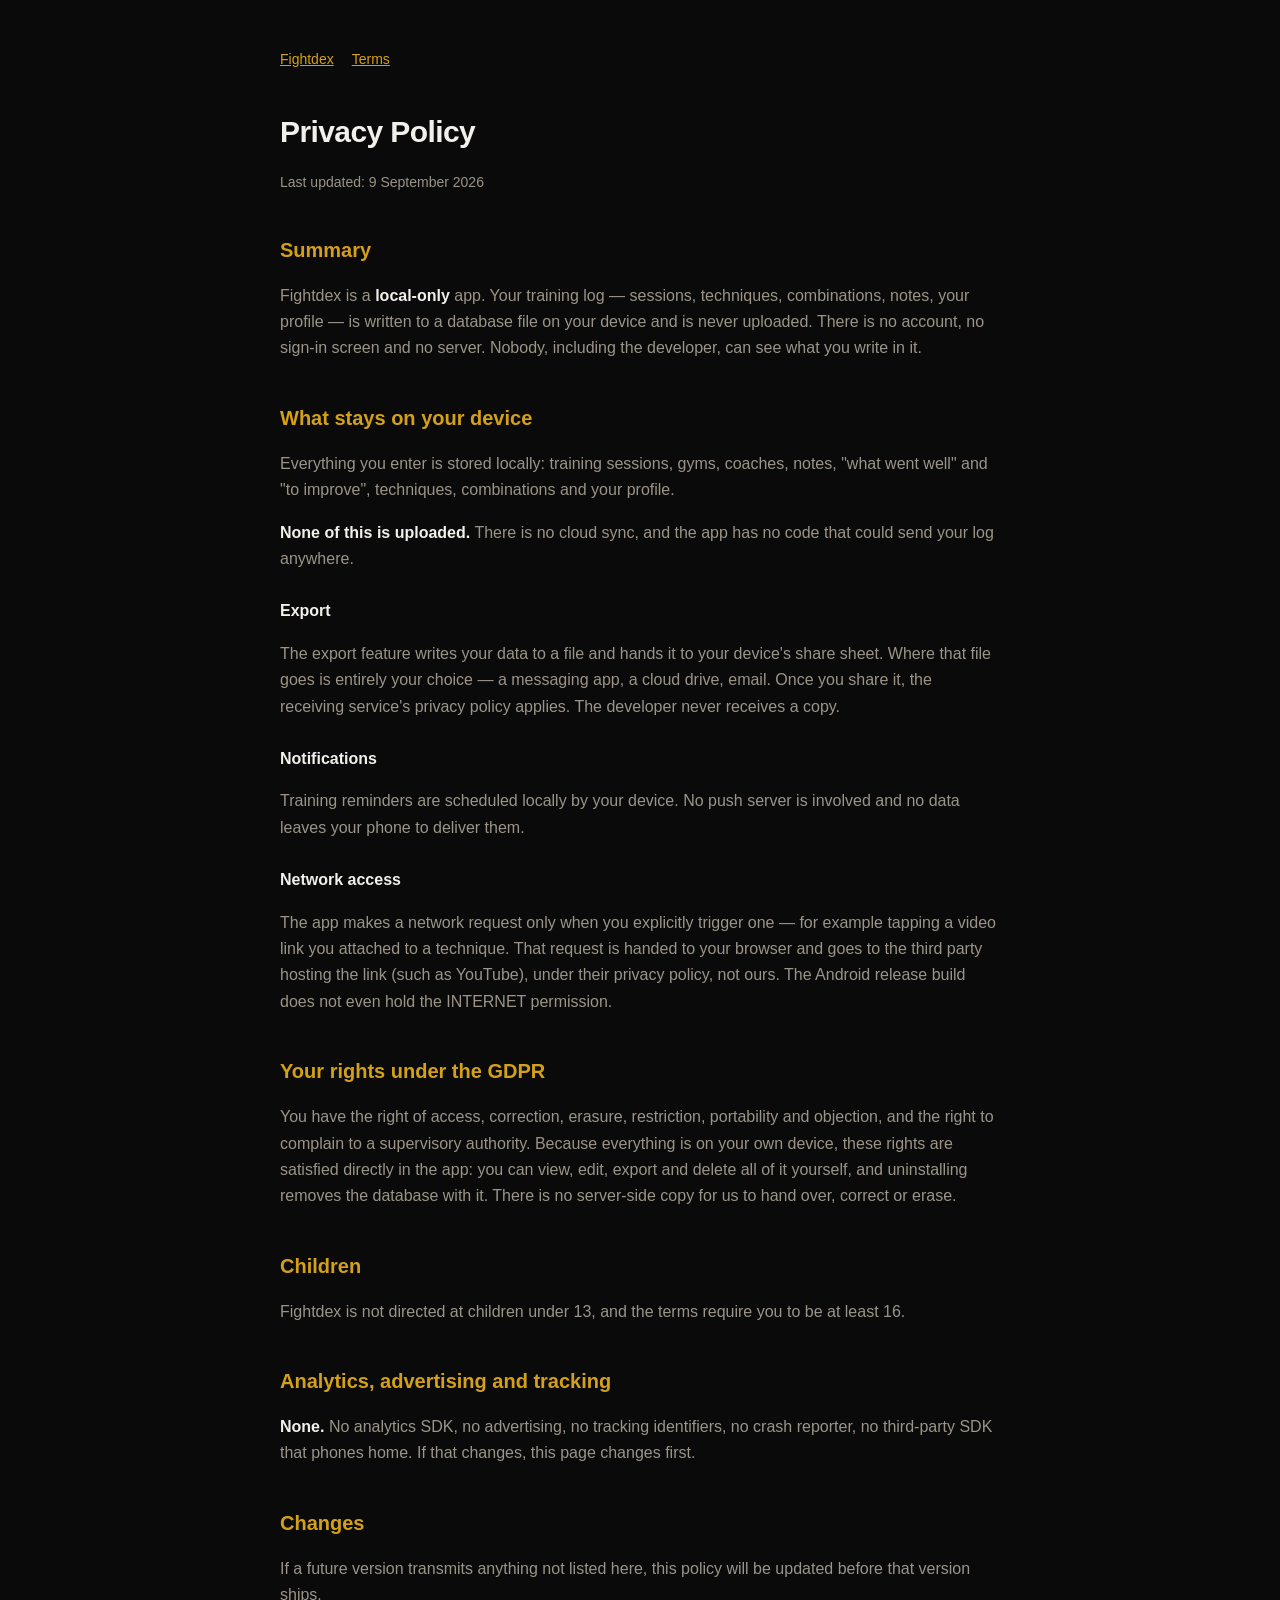
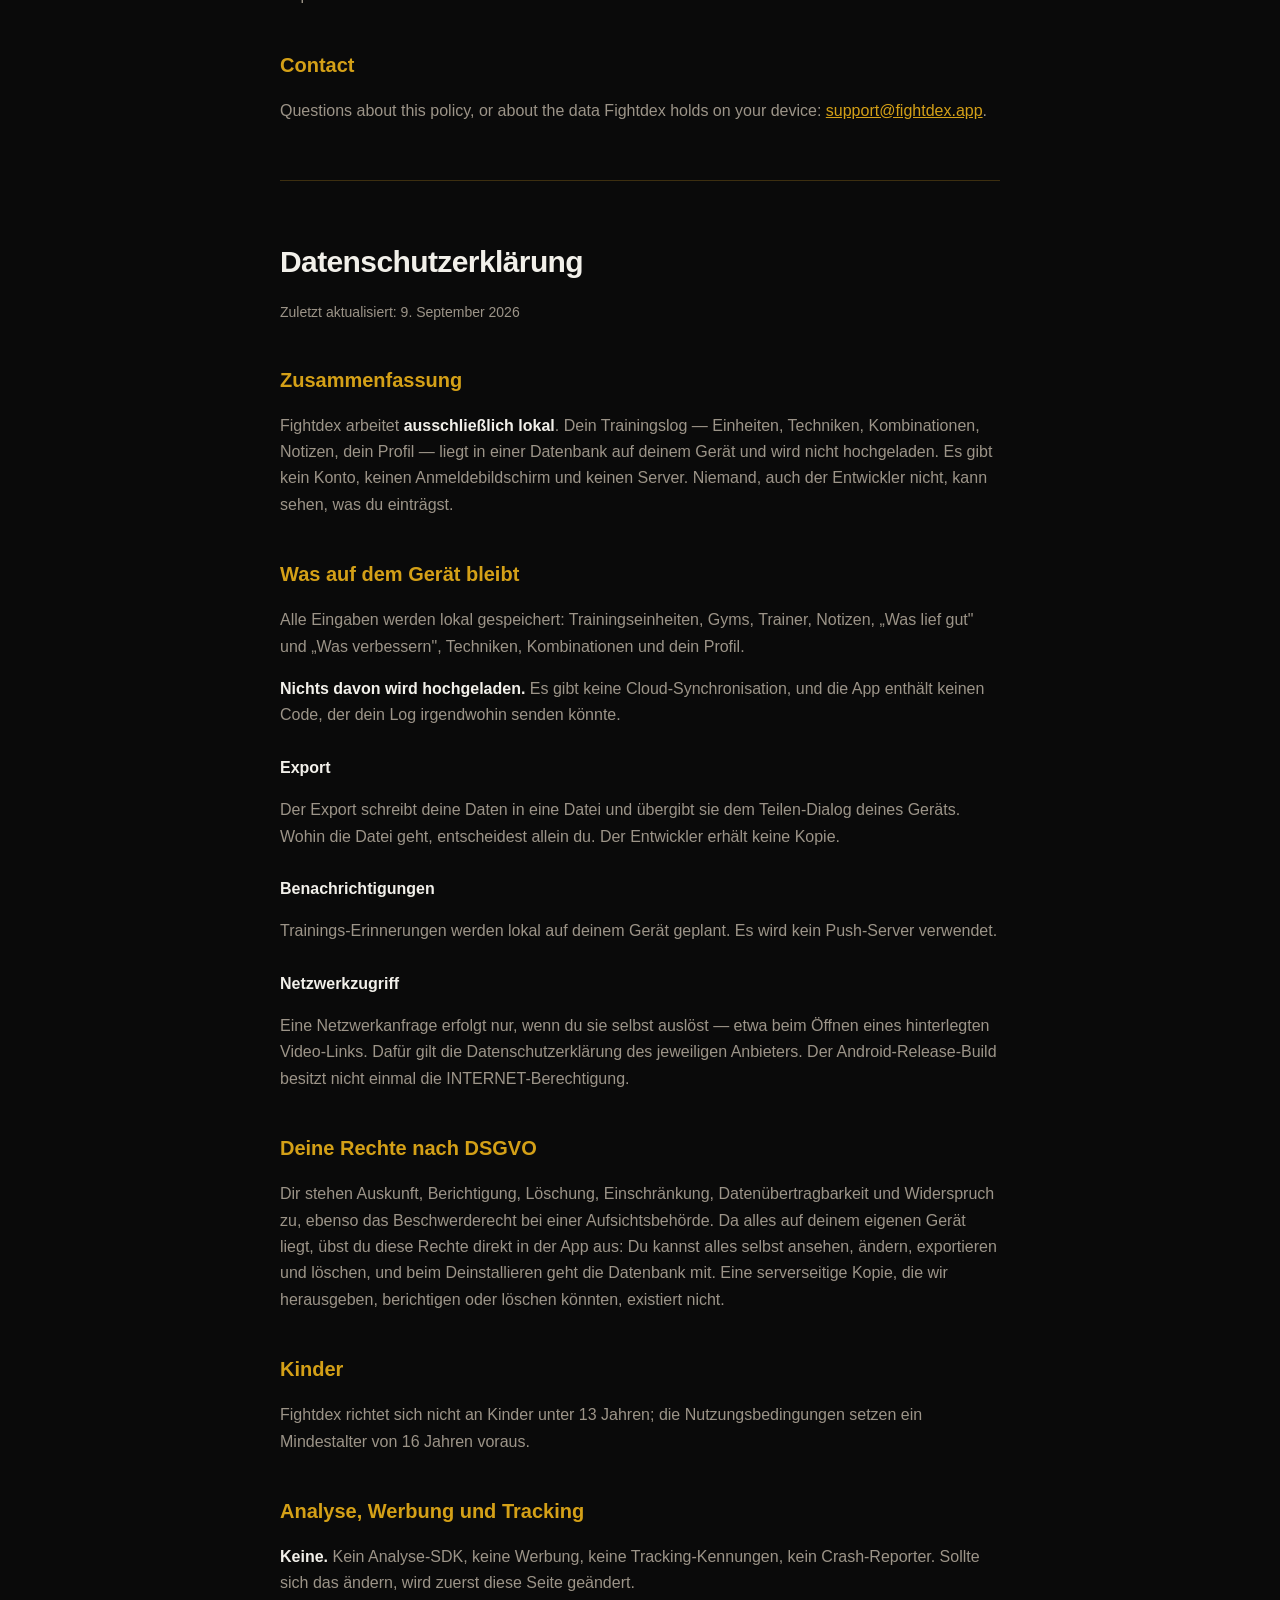
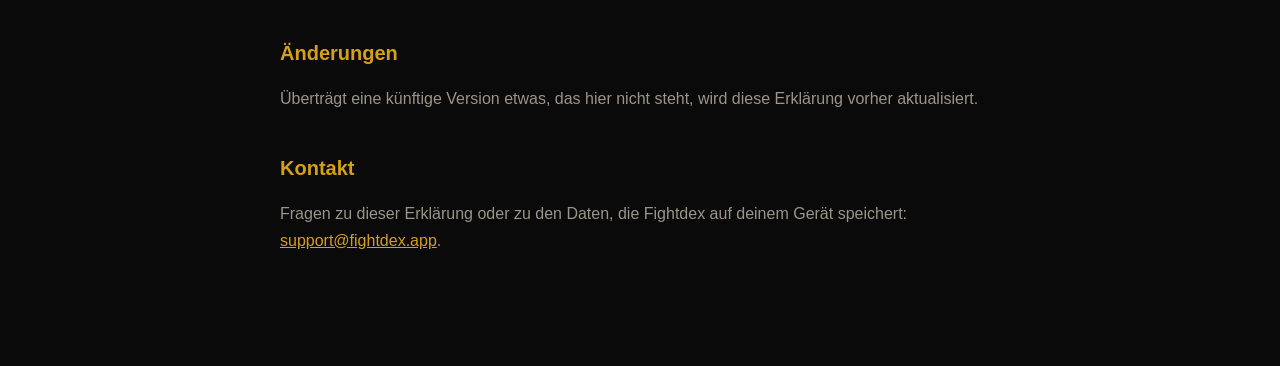
==== commit 272ada5e: "Publish legal pages from docs/" ====
--- a/privacy.html
+++ b/privacy.html
@@ -6,39 +6,20 @@
 <nav><a href="index.html">Fightdex</a><a href="terms.html">Terms</a></nav>
 
 <h1>Privacy Policy</h1>
-<p class="updated">Last updated: 5 September 2026</p>
+<p class="updated">Last updated: 9 September 2026</p>
 
 <h2>Summary</h2>
-<p>Fightdex is a <strong>local-first</strong> app. Your training log — sessions,
+<p>Fightdex is a <strong>local-only</strong> app. Your training log — sessions,
 techniques, combinations, notes, your profile — is written to a database file on
-your device and is never uploaded. That is true of every version of the app, and
-it is true whether or not you sign in.</p>
-<p>One feature, and only one, needs a server: having an opponent
-<strong>confirm a fight</strong> so your record means something to someone other
-than you. That feature requires an account, the account is optional, and
-everything the app sends is listed below.</p>
+your device and is never uploaded. There is no account, no sign-in screen and no
+server. Nobody, including the developer, can see what you write in it.</p>
 
-<h2>Which version you have</h2>
-<p>Fightdex is built in two configurations:</p>
-<ul>
-<li><strong>Local-only.</strong> No account, no sign-in screen, no network code
-paths at all. Nothing in "The optional account" below can happen, because there
-is nothing to sign in to.</li>
-<li><strong>With verification.</strong> Adds an Account screen where you can
-sign in with your email address.</li>
-</ul>
-<p>You can tell which one you have by looking: <strong>if the app has no
-Account screen, the whole second half of this policy does not apply to
-you.</strong></p>
-
-<h2 id="on-device">Part 1 — what stays on your device</h2>
+<h2 id="on-device">What stays on your device</h2>
 <p>Everything you enter is stored locally: training sessions, gyms, coaches,
-notes, "what went well" and "to improve", techniques, combinations, your
-profile, your fight record, and any evidence files (photos, video links,
-documents) you attach to a fight.</p>
-<p><strong>None of this is uploaded</strong>, in either configuration. There is
-no cloud sync of your training log. If you sign in, the list in Part 2 is
-exhaustive — anything not on it stays on the phone.</p>
+notes, "what went well" and "to improve", techniques, combinations and your
+profile.</p>
+<p><strong>None of this is uploaded.</strong> There is no cloud sync, and the
+app has no code that could send your log anywhere.</p>
 
 <h3>Export</h3>
 <p>The export feature writes your data to a file and hands it to your device's
@@ -51,118 +32,23 @@
 involved and no data leaves your phone to deliver them.</p>
 
 <h3>Network access</h3>
-<p>Apart from the account features below, the app makes a network request only
-when you explicitly trigger one — for example tapping a video link you attached
-to a technique. That request goes to the third party hosting the link (such as
-YouTube), under their privacy policy, not ours.</p>
+<p>The app makes a network request only when you explicitly trigger one — for
+example tapping a video link you attached to a technique. That request is
+handed to your browser and goes to the third party hosting the link (such as
+YouTube), under their privacy policy, not ours. The Android release build does
+not even hold the INTERNET permission.</p>
 
-<h2 id="account">Part 2 — the optional account</h2>
-<p>This part applies only if the app offers sign-in <em>and</em> you choose to
-use it. Everything in Part 1 remains true regardless.</p>
-
-<h3>What we hold about you</h3>
-<ul>
-<li><strong>Your email address</strong> — used to send you a sign-in code, to
-confirm your address when you register, to send a recovery code if you forget
-your password, and to recognise you when you come back. It is stored by our
-authentication provider and is <strong>never shown to other fighters</strong>.</li>
-<li><strong>Your password, if you set one</strong> — you can sign in either with
-a code we email you, which stores no password at all, or with a password. A
-password is stored only as a salted hash by our authentication provider: we
-cannot read it, and it is never shown to anyone. It is checked against a public
-list of breached passwords when you choose it, so that a password already
-exposed elsewhere cannot be used here.</li>
-<li><strong>Your handle and display name</strong> — chosen by you. The handle is
-how another fighter tags you in a bout, so it is visible to fighters you share a
-bout with.</li>
-</ul>
-
-<h3>What is sent when you push a fight for confirmation</h3>
-<p>Only when you tag an opponent by their Fightdex handle, and only for that
-fight:</p>
-<ul>
-<li>the date</li>
-<li>the discipline and level (amateur, professional, exhibition)</li>
-<li>the result and the method</li>
-<li>the scheduled rounds and the round it ended in</li>
-<li>the weight class</li>
-<li>the location or event name, if you entered one</li>
-<li>your opponent's handle</li>
-</ul>
-<p>Your opponent is shown these facts and can confirm or dispute them. If they
-dispute it, the reason they type is shown to you.</p>
-
-<h3>What is never sent, even when you are signed in</h3>
-<p>Your training sessions. Your notes on a fight, including "what went well" and
-"to improve". Your techniques and combinations. Video links. Evidence files you
-attached to a fight. Your local profile details.</p>
-<p>And one deliberate omission worth stating plainly: <strong>if you record an
-opponent by typing their name rather than tagging a Fightdex handle, that name
-is never uploaded.</strong> A person who is not a user of this app has not
-agreed to be in its database, so their name stays on your device and that fight
-simply cannot be sent for confirmation.</p>
-
-<h3>Who can see what</h3>
-<p>Your profile and your bouts are readable by <strong>you, and by fighters you
-have actually shared a bout with</strong>. This is enforced by the database
-itself, per row, not by the app being polite. There is no public directory, no
-browsing other fighters, and no way to list the users of the app.</p>
-
-<h3>Why we are allowed to process it (GDPR Art. 6)</h3>
-<ul>
-<li><strong>Art. 6(1)(b) — performance of a contract.</strong> Your email,
-handle and the bouts you push exist to deliver the feature you asked for. There
-is no way to offer opponent confirmation without telling the opponent what they
-are confirming.</li>
-<li><strong>Art. 6(1)(f) — legitimate interests.</strong> Blocks, tagging
-limits and rate limits are processed to stop people using confirmation requests
-to harass each other. The interest is every user's, and the data involved is the
-minimum: who tagged whom, and how often.</li>
-</ul>
-
-<h3>Where it is stored, and who processes it</h3>
-<p>Account and bout data is held in a Postgres database hosted by
-<strong>Supabase</strong> (Supabase, Inc.), acting as our processor under a data
-processing agreement.</p>
-<p>No version with an Account screen has been released, so there is nothing on
-a server today. The region is named in this paragraph before a version that has
-one ships — an EU region, which keeps this a one-line answer rather than a
-transfer discussion. Were a region outside the EU ever used, the transfer
-mechanism would be named here as well.</p>
-<p>Apple and Google process your download and any purchase under their own
-policies; we receive no personal data from them.</p>
-
-<h3>How long it is kept</h3>
-<p>Your profile and bouts are kept until you delete your account. A bout is a
-record two fighters share, so deleting your account does not delete the other
-fighter's copy of a fight you both had — instead, your identity is removed from
-it and the fight remains on their record, with no handle, name or link back to
-you.</p>
-
-<h3>Deleting your account</h3>
-<p>You can delete your Fightdex account at any time, from
-<strong>Profile → Verified record → Delete account</strong> inside the app.
-Deleting it erases your profile, your handle, your password, your email address
-from our authentication provider, and your identity on every bout you were part
-of. Your handle is released and can be claimed by someone else.</p>
-<p>Your training log, your fight record and your evidence files are on your
-device and are <strong>not</strong> deleted — deleting an account removes what
-is on the server, not your own journal. Bouts on this device that an opponent
-had confirmed stop being marked as confirmed, because there is no longer an
-account behind them. Uninstalling the app removes the local database, but does
-not by itself delete a server-side account.</p>
-
-<h3>Your other rights under the GDPR</h3>
+<h2>Your rights under the GDPR</h2>
 <p>You have the right of access, correction, erasure, restriction, portability
-and objection over the data described in this Part, and the right to complain to
-a supervisory authority. For the data in Part 1 these rights are satisfied
-directly in the app — you can view, edit, export and delete everything yourself.
-For the account data, contact us at the address below.</p>
+and objection, and the right to complain to a supervisory authority. Because
+everything is on your own device, these rights are satisfied directly in the
+app: you can view, edit, export and delete all of it yourself, and uninstalling
+removes the database with it. There is no server-side copy for us to hand over,
+correct or erase.</p>
 
 <h2>Children</h2>
-<p>Fightdex is not directed at children under 13. The account features require
-you to be at least 16, or the age of digital consent in your country if that is
-lower.</p>
+<p>Fightdex is not directed at children under 13, and the terms require you to
+be at least 16.</p>
 
 <h2>Analytics, advertising and tracking</h2>
 <p><strong>None.</strong> No analytics SDK, no advertising, no tracking
@@ -180,38 +66,22 @@
 <hr>
 
 <h1 lang="de">Datenschutzerklärung</h1>
-<p class="updated" lang="de">Zuletzt aktualisiert: 5. September 2026</p>
+<p class="updated" lang="de">Zuletzt aktualisiert: 9. September 2026</p>
 
 <h2 lang="de">Zusammenfassung</h2>
-<p lang="de">Fightdex arbeitet <strong>lokal zuerst</strong>. Dein Trainingslog
-— Einheiten, Techniken, Kombinationen, Notizen, dein Profil — liegt in einer
-Datenbank auf deinem Gerät und wird nicht hochgeladen. Das gilt für jede Version
-der App, mit und ohne Anmeldung.</p>
-<p lang="de">Nur eine einzige Funktion braucht einen Server: dass dein Gegner
-einen <strong>Kampf bestätigt</strong>, damit dein Record auch für andere
-belastbar ist. Diese Funktion setzt ein Konto voraus, das Konto ist freiwillig,
-und alles, was dabei übertragen wird, steht unten.</p>
+<p lang="de">Fightdex arbeitet <strong>ausschließlich lokal</strong>. Dein
+Trainingslog — Einheiten, Techniken, Kombinationen, Notizen, dein Profil —
+liegt in einer Datenbank auf deinem Gerät und wird nicht hochgeladen. Es gibt
+kein Konto, keinen Anmeldebildschirm und keinen Server. Niemand, auch der
+Entwickler nicht, kann sehen, was du einträgst.</p>
 
-<h2 lang="de">Welche Version du hast</h2>
-<ul lang="de">
-<li><strong>Nur lokal.</strong> Kein Konto, kein Anmeldebildschirm, keine
-Server-Verbindung. Teil 2 kann gar nicht eintreten.</li>
-<li><strong>Mit Verifizierung.</strong> Zusätzlich ein Konto-Bildschirm, in dem
-du dich mit deiner E-Mail-Adresse anmelden kannst.</li>
-</ul>
-<p lang="de">Du erkennst es daran, ob die App einen Konto-Bildschirm hat.
-<strong>Ohne diesen Bildschirm gilt die gesamte zweite Hälfte dieser Erklärung
-nicht für dich.</strong></p>
-
-<h2 lang="de">Teil 1 — was auf dem Gerät bleibt</h2>
+<h2 lang="de">Was auf dem Gerät bleibt</h2>
 <p lang="de">Alle Eingaben werden lokal gespeichert: Trainingseinheiten, Gyms,
 Trainer, Notizen, „Was lief gut" und „Was verbessern", Techniken,
-Kombinationen, Profil, Kampfrecord und alle Nachweise (Fotos, Video-Links,
-Dokumente), die du einem Kampf anhängst.</p>
-<p lang="de"><strong>Nichts davon wird hochgeladen</strong> — in keiner
-Version. Es gibt keine Cloud-Synchronisation des Trainingslogs. Wenn du
-angemeldet bist, ist die Liste in Teil 2 abschließend: Was dort nicht steht,
-bleibt auf dem Telefon.</p>
+Kombinationen und dein Profil.</p>
+<p lang="de"><strong>Nichts davon wird hochgeladen.</strong> Es gibt keine
+Cloud-Synchronisation, und die App enthält keinen Code, der dein Log irgendwohin
+senden könnte.</p>
 
 <h3 lang="de">Export</h3>
 <p lang="de">Der Export schreibt deine Daten in eine Datei und übergibt sie dem
@@ -223,119 +93,23 @@
 wird kein Push-Server verwendet.</p>
 
 <h3 lang="de">Netzwerkzugriff</h3>
-<p lang="de">Abgesehen von den Konto-Funktionen erfolgt eine Netzwerkanfrage
-nur, wenn du sie selbst auslöst — etwa beim Öffnen eines hinterlegten
-Video-Links. Dafür gilt die Datenschutzerklärung des jeweiligen Anbieters.</p>
+<p lang="de">Eine Netzwerkanfrage erfolgt nur, wenn du sie selbst auslöst —
+etwa beim Öffnen eines hinterlegten Video-Links. Dafür gilt die
+Datenschutzerklärung des jeweiligen Anbieters. Der Android-Release-Build
+besitzt nicht einmal die INTERNET-Berechtigung.</p>
 
-<h2 lang="de">Teil 2 — das freiwillige Konto</h2>
-<p lang="de">Dieser Teil gilt nur, wenn die App eine Anmeldung anbietet
-<em>und</em> du sie nutzt.</p>
-
-<h3 lang="de">Welche Daten wir über dich speichern</h3>
-<ul lang="de">
-<li><strong>Deine E-Mail-Adresse</strong> — für den Anmeldecode, zur
-Bestätigung deiner Adresse bei der Registrierung, für einen
-Wiederherstellungscode, falls du dein Passwort vergisst, und zur
-Wiedererkennung. Sie wird bei unserem Authentifizierungs-Dienstleister
-gespeichert und <strong>anderen Kämpfern nie angezeigt</strong>.</li>
-<li><strong>Dein Passwort, falls du eines setzt</strong> — du kannst dich
-wahlweise mit einem zugeschickten Code anmelden, wobei gar kein Passwort
-gespeichert wird, oder mit einem Passwort. Ein Passwort wird beim
-Authentifizierungs-Dienstleister nur als gesalzener Hash gespeichert: wir
-können es nicht lesen, und es wird niemandem angezeigt. Bei der Wahl wird es
-gegen eine öffentliche Liste geleakter Passwörter geprüft, damit ein anderswo
-bereits offengelegtes Passwort hier nicht verwendet werden kann.</li>
-<li><strong>Dein Handle und dein Anzeigename</strong> — von dir gewählt. Über
-das Handle markiert dich ein anderer Kämpfer in einem Kampf; es ist für
-Kämpfer sichtbar, mit denen du einen Kampf teilst.</li>
-</ul>
-
-<h3 lang="de">Was übertragen wird, wenn du einen Kampf zur Bestätigung sendest</h3>
-<p lang="de">Nur wenn du einen Gegner über sein Fightdex-Handle markierst, und
-nur für diesen Kampf:</p>
-<ul lang="de">
-<li>das Datum</li>
-<li>Disziplin und Niveau (Amateur, Profi, Exhibition)</li>
-<li>Ergebnis und Art des Ausgangs</li>
-<li>angesetzte Runden und Endrunde</li>
-<li>die Gewichtsklasse</li>
-<li>Ort bzw. Veranstaltung, falls angegeben</li>
-<li>das Handle deines Gegners</li>
-</ul>
-<p lang="de">Dein Gegner sieht diese Angaben und kann sie bestätigen oder
-bestreiten. Bestreitet er sie, wird dir die von ihm eingegebene Begründung
-angezeigt.</p>
-
-<h3 lang="de">Was auch bei Anmeldung nie übertragen wird</h3>
-<p lang="de">Deine Trainingseinheiten. Deine Notizen zu einem Kampf,
-einschließlich „Was lief gut" und „Was verbessern". Deine Techniken und
-Kombinationen. Video-Links. Angehängte Nachweise. Deine lokalen Profildaten.</p>
-<p lang="de">Und eine bewusste Auslassung: <strong>Wenn du einen Gegner als
-freien Namen einträgst statt ein Fightdex-Handle zu markieren, wird dieser Name
-nie übertragen.</strong> Wer die App nicht nutzt, hat einer Speicherung nicht
-zugestimmt — der Name bleibt auf deinem Gerät, und dieser Kampf kann nicht zur
-Bestätigung gesendet werden.</p>
-
-<h3 lang="de">Wer was sehen kann</h3>
-<p lang="de">Dein Profil und deine Kämpfe sind lesbar für <strong>dich und für
-Kämpfer, mit denen du tatsächlich einen Kampf geteilt hast</strong>. Das setzt
-die Datenbank zeilenweise selbst durch. Es gibt kein öffentliches Verzeichnis
-und keine Möglichkeit, die Nutzer der App aufzulisten.</p>
-
-<h3 lang="de">Rechtsgrundlagen (Art. 6 DSGVO)</h3>
-<ul lang="de">
-<li><strong>Art. 6 Abs. 1 lit. b — Vertragserfüllung.</strong> E-Mail, Handle
-und gesendete Kämpfe dienen der von dir angeforderten Funktion. Eine Bestätigung
-durch den Gegner ist ohne Übermittlung an den Gegner nicht möglich.</li>
-<li><strong>Art. 6 Abs. 1 lit. f — berechtigte Interessen.</strong> Blockierungen
-sowie Markierungs- und Ratenbegrenzungen dienen dem Schutz vor Belästigung durch
-Bestätigungsanfragen. Verarbeitet wird dafür nur, wer wen wie oft markiert.</li>
-</ul>
-
-<h3 lang="de">Speicherort und Auftragsverarbeiter</h3>
-<p lang="de">Konto- und Kampfdaten liegen in einer Postgres-Datenbank, gehostet
-von <strong>Supabase</strong> (Supabase, Inc.) als Auftragsverarbeiter auf
-Grundlage eines Auftragsverarbeitungsvertrags.</p>
-<p lang="de">Eine Version mit Konto-Bildschirm ist bisher nicht veröffentlicht;
-derzeit liegen also keine Daten auf einem Server. Die Region wird in diesem
-Absatz genannt, bevor eine solche Version erscheint — eine EU-Region, damit dies
-eine Zeile bleibt und keine Übermittlungsdiskussion. Käme je eine Region
-außerhalb der EU zum Einsatz, würde hier zusätzlich das Transfer-Instrument
-genannt.</p>
-<p lang="de">Apple und Google verarbeiten Download und etwaige Käufe nach ihren
-eigenen Bestimmungen; wir erhalten von dort keine personenbezogenen Daten.</p>
-
-<h3 lang="de">Speicherdauer</h3>
-<p lang="de">Profil und Kämpfe werden gespeichert, bis du dein Konto löschst.
-Ein Kampf ist ein gemeinsamer Datensatz zweier Kämpfer: Beim Löschen deines
-Kontos wird deine Identität aus dem Kampf entfernt, der Kampf selbst bleibt im
-Record des anderen Kämpfers bestehen — ohne Handle, Name oder Verweis auf
-dich.</p>
-
-<h3 lang="de">Konto löschen</h3>
-<p lang="de">Du kannst dein Fightdex-Konto jederzeit löschen, in der App unter
-<strong>Profil → Verifizierter Rekord → Konto löschen</strong>. Dabei werden
-dein Profil, dein Handle, dein Passwort, deine E-Mail-Adresse beim
-Authentifizierungs-Dienstleister und deine Identität in allen Kämpfen gelöscht,
-an denen du beteiligt warst. Dein Handle wird freigegeben und kann von jemand
-anderem beansprucht werden.</p>
-<p lang="de">Dein Trainingstagebuch, dein Kampfrekord und deine Nachweise
-liegen auf deinem Gerät und werden <strong>nicht</strong> gelöscht — das Löschen
-des Kontos entfernt, was auf dem Server liegt, nicht dein eigenes Tagebuch.
-Kämpfe auf diesem Gerät, die ein Gegner bestätigt hatte, gelten danach nicht
-mehr als bestätigt, weil kein Konto mehr dahintersteht. Das Deinstallieren der
-App entfernt die lokale Datenbank, löscht aber kein Konto auf dem Server.</p>
-
-<h3 lang="de">Deine weiteren Rechte nach DSGVO</h3>
+<h2 lang="de">Deine Rechte nach DSGVO</h2>
 <p lang="de">Dir stehen Auskunft, Berichtigung, Löschung, Einschränkung,
 Datenübertragbarkeit und Widerspruch zu, ebenso das Beschwerderecht bei einer
-Aufsichtsbehörde. Für die Daten aus Teil 1 übst du diese Rechte direkt in der
-App aus. Für Kontodaten wende dich an die unten genannte Adresse.</p>
+Aufsichtsbehörde. Da alles auf deinem eigenen Gerät liegt, übst du diese Rechte
+direkt in der App aus: Du kannst alles selbst ansehen, ändern, exportieren und
+löschen, und beim Deinstallieren geht die Datenbank mit. Eine serverseitige
+Kopie, die wir herausgeben, berichtigen oder löschen könnten, existiert
+nicht.</p>
 
 <h2 lang="de">Kinder</h2>
-<p lang="de">Fightdex richtet sich nicht an Kinder unter 13 Jahren. Für die
-Konto-Funktionen musst du mindestens 16 Jahre alt sein bzw. das in deinem Land
-geltende Alter der digitalen Einwilligung erreicht haben.</p>
+<p lang="de">Fightdex richtet sich nicht an Kinder unter 13 Jahren; die
+Nutzungsbedingungen setzen ein Mindestalter von 16 Jahren voraus.</p>
 
 <h2 lang="de">Analyse, Werbung und Tracking</h2>
 <p lang="de"><strong>Keine.</strong> Kein Analyse-SDK, keine Werbung, keine
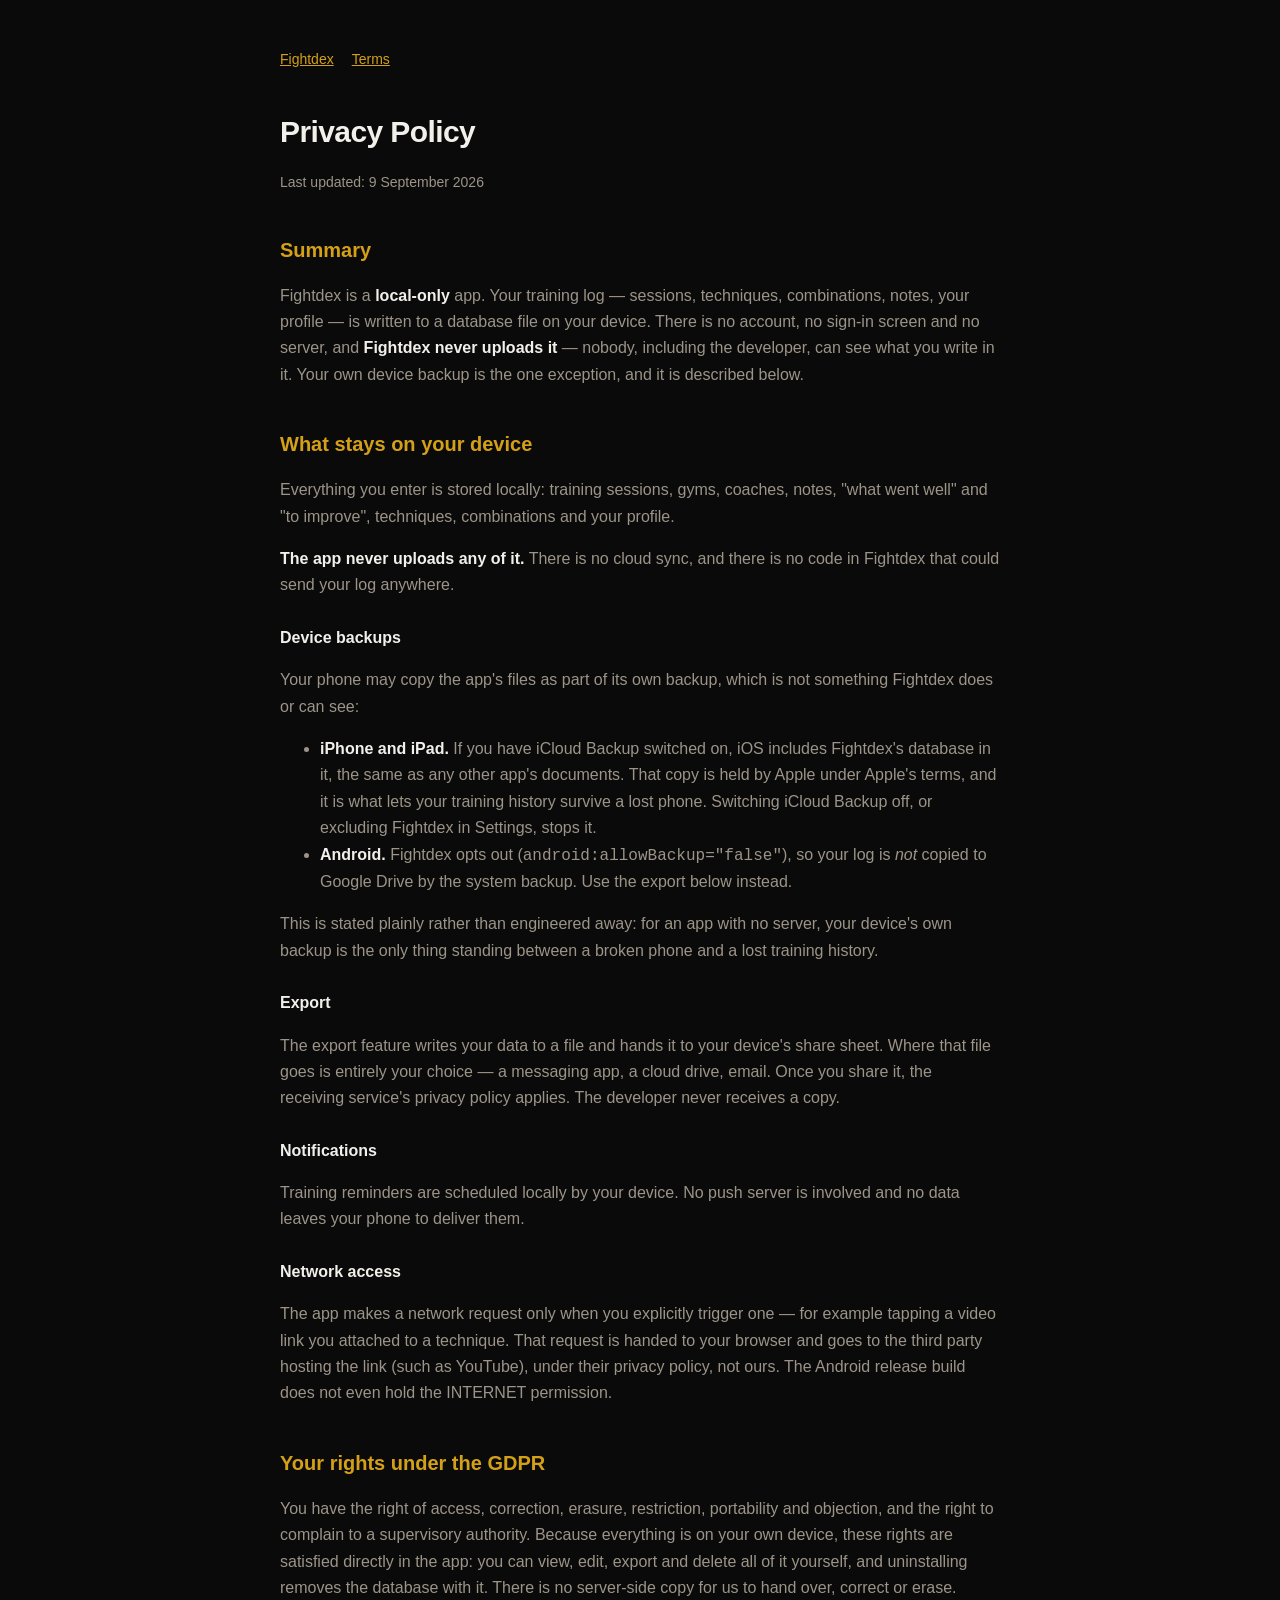
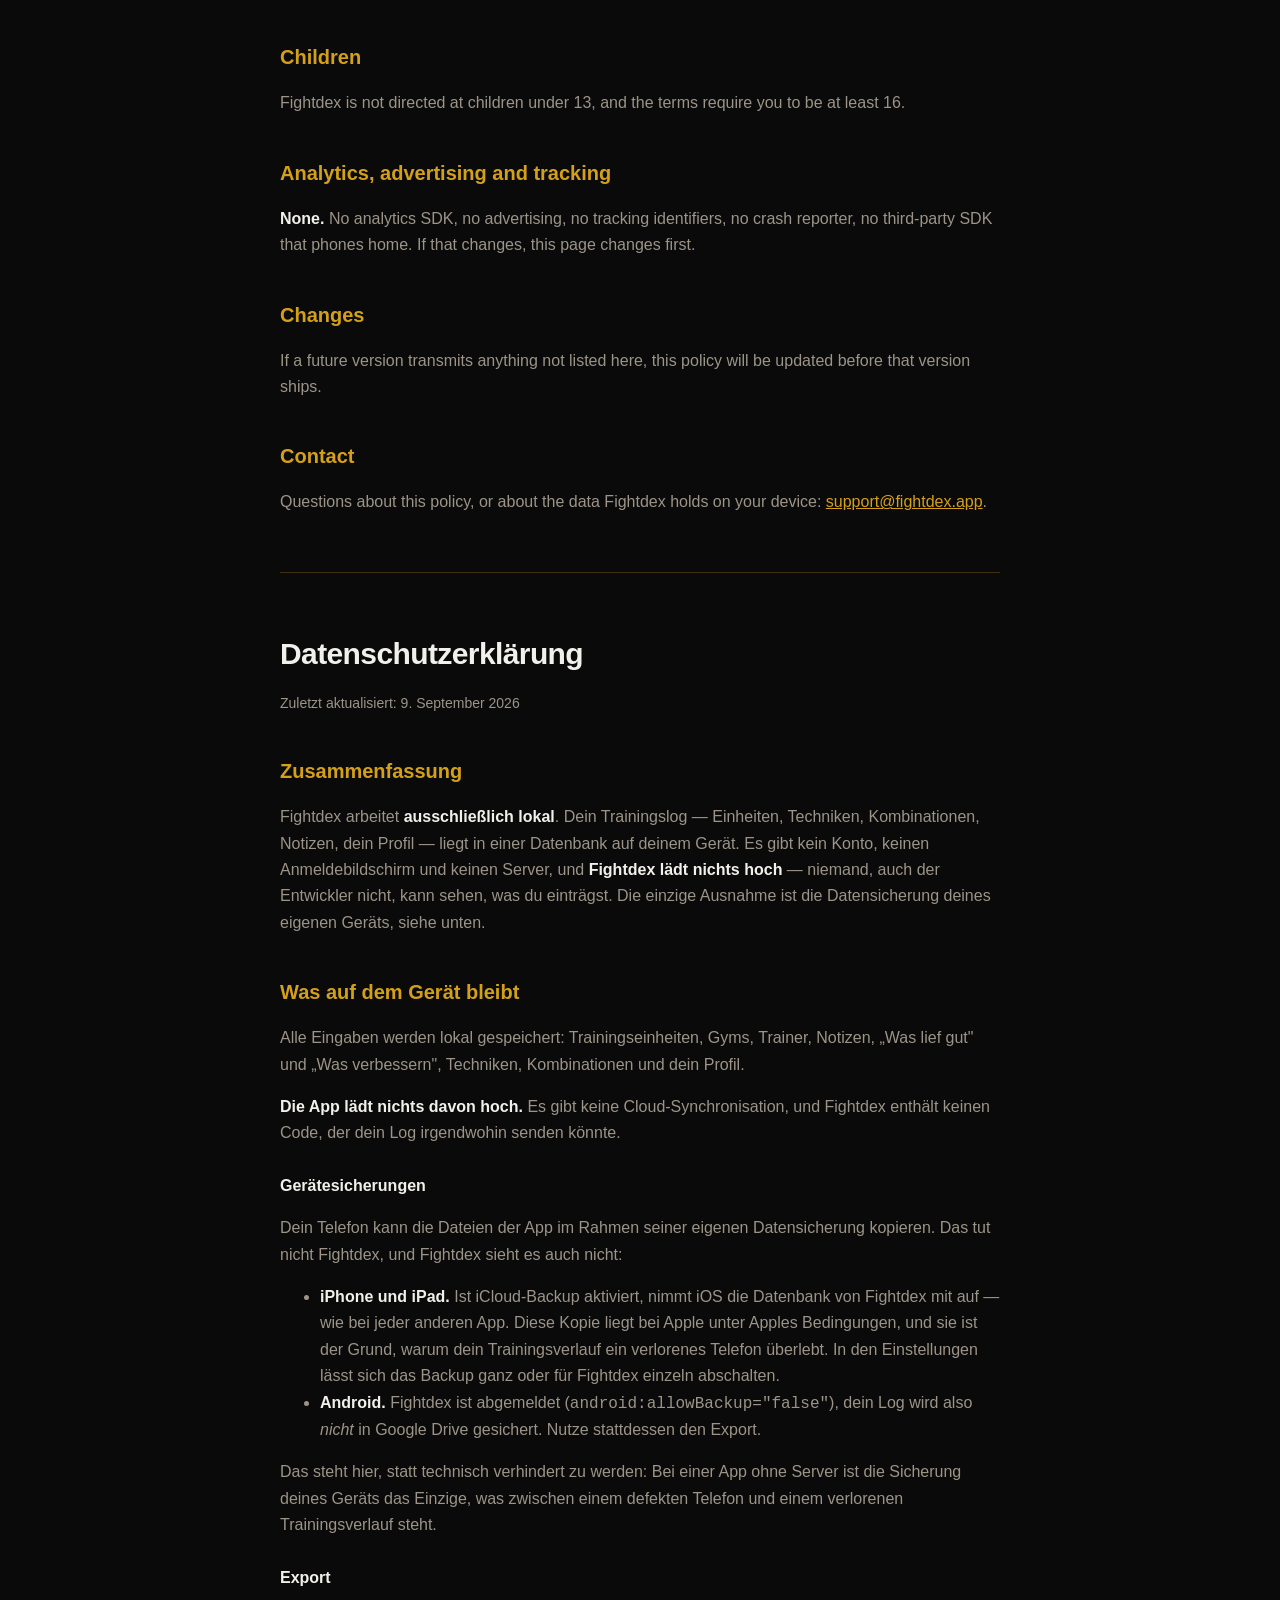
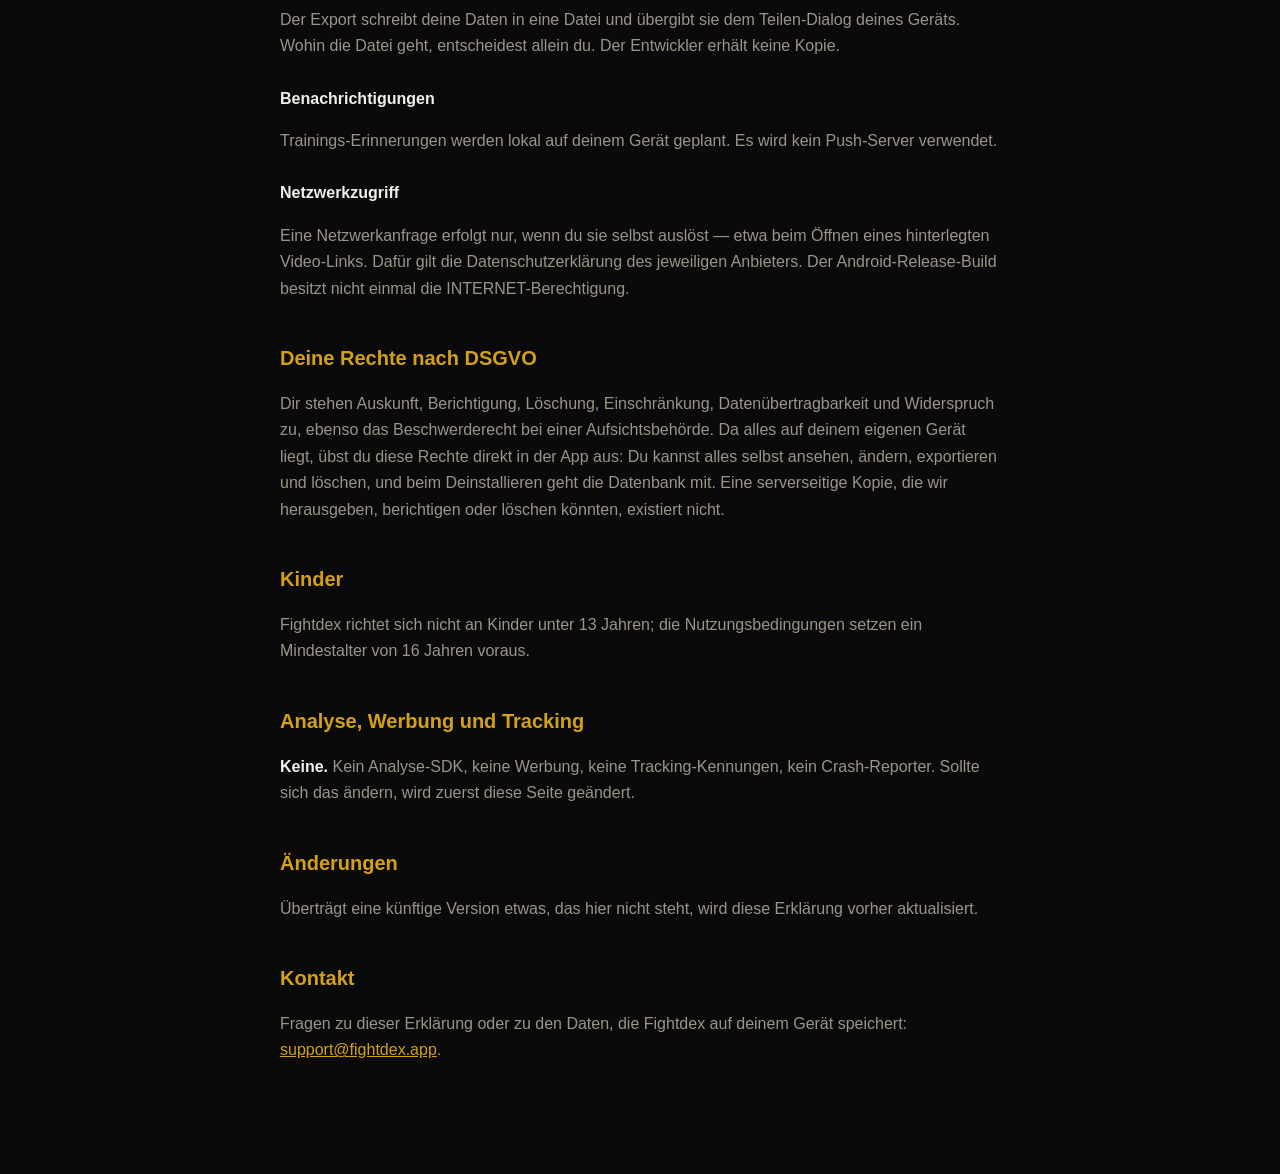
==== commit 304c9318: "Publish legal pages from docs/" ====
--- a/privacy.html
+++ b/privacy.html
@@ -11,15 +11,34 @@
 <h2>Summary</h2>
 <p>Fightdex is a <strong>local-only</strong> app. Your training log — sessions,
 techniques, combinations, notes, your profile — is written to a database file on
-your device and is never uploaded. There is no account, no sign-in screen and no
-server. Nobody, including the developer, can see what you write in it.</p>
+your device. There is no account, no sign-in screen and no server, and
+<strong>Fightdex never uploads it</strong> — nobody, including the developer,
+can see what you write in it. Your own device backup is the one exception, and
+it is described below.</p>
 
 <h2 id="on-device">What stays on your device</h2>
 <p>Everything you enter is stored locally: training sessions, gyms, coaches,
 notes, "what went well" and "to improve", techniques, combinations and your
 profile.</p>
-<p><strong>None of this is uploaded.</strong> There is no cloud sync, and the
-app has no code that could send your log anywhere.</p>
+<p><strong>The app never uploads any of it.</strong> There is no cloud sync,
+and there is no code in Fightdex that could send your log anywhere.</p>
+
+<h3>Device backups</h3>
+<p>Your phone may copy the app's files as part of its own backup, which is not
+something Fightdex does or can see:</p>
+<ul>
+<li><strong>iPhone and iPad.</strong> If you have iCloud Backup switched on,
+iOS includes Fightdex's database in it, the same as any other app's documents.
+That copy is held by Apple under Apple's terms, and it is what lets your
+training history survive a lost phone. Switching iCloud Backup off, or
+excluding Fightdex in Settings, stops it.</li>
+<li><strong>Android.</strong> Fightdex opts out
+(<code>android:allowBackup="false"</code>), so your log is <em>not</em> copied
+to Google Drive by the system backup. Use the export below instead.</li>
+</ul>
+<p>This is stated plainly rather than engineered away: for an app with no
+server, your device's own backup is the only thing standing between a broken
+phone and a lost training history.</p>
 
 <h3>Export</h3>
 <p>The export feature writes your data to a file and hands it to your device's
@@ -71,17 +90,37 @@
 <h2 lang="de">Zusammenfassung</h2>
 <p lang="de">Fightdex arbeitet <strong>ausschließlich lokal</strong>. Dein
 Trainingslog — Einheiten, Techniken, Kombinationen, Notizen, dein Profil —
-liegt in einer Datenbank auf deinem Gerät und wird nicht hochgeladen. Es gibt
-kein Konto, keinen Anmeldebildschirm und keinen Server. Niemand, auch der
-Entwickler nicht, kann sehen, was du einträgst.</p>
+liegt in einer Datenbank auf deinem Gerät. Es gibt kein Konto, keinen
+Anmeldebildschirm und keinen Server, und <strong>Fightdex lädt nichts
+hoch</strong> — niemand, auch der Entwickler nicht, kann sehen, was du
+einträgst. Die einzige Ausnahme ist die Datensicherung deines eigenen Geräts,
+siehe unten.</p>
 
 <h2 lang="de">Was auf dem Gerät bleibt</h2>
 <p lang="de">Alle Eingaben werden lokal gespeichert: Trainingseinheiten, Gyms,
 Trainer, Notizen, „Was lief gut" und „Was verbessern", Techniken,
 Kombinationen und dein Profil.</p>
-<p lang="de"><strong>Nichts davon wird hochgeladen.</strong> Es gibt keine
-Cloud-Synchronisation, und die App enthält keinen Code, der dein Log irgendwohin
-senden könnte.</p>
+<p lang="de"><strong>Die App lädt nichts davon hoch.</strong> Es gibt keine
+Cloud-Synchronisation, und Fightdex enthält keinen Code, der dein Log
+irgendwohin senden könnte.</p>
+
+<h3 lang="de">Gerätesicherungen</h3>
+<p lang="de">Dein Telefon kann die Dateien der App im Rahmen seiner eigenen
+Datensicherung kopieren. Das tut nicht Fightdex, und Fightdex sieht es auch
+nicht:</p>
+<ul lang="de">
+<li><strong>iPhone und iPad.</strong> Ist iCloud-Backup aktiviert, nimmt iOS die
+Datenbank von Fightdex mit auf — wie bei jeder anderen App. Diese Kopie liegt
+bei Apple unter Apples Bedingungen, und sie ist der Grund, warum dein
+Trainingsverlauf ein verlorenes Telefon überlebt. In den Einstellungen lässt
+sich das Backup ganz oder für Fightdex einzeln abschalten.</li>
+<li><strong>Android.</strong> Fightdex ist abgemeldet
+(<code>android:allowBackup="false"</code>), dein Log wird also
+<em>nicht</em> in Google Drive gesichert. Nutze stattdessen den Export.</li>
+</ul>
+<p lang="de">Das steht hier, statt technisch verhindert zu werden: Bei einer App
+ohne Server ist die Sicherung deines Geräts das Einzige, was zwischen einem
+defekten Telefon und einem verlorenen Trainingsverlauf steht.</p>
 
 <h3 lang="de">Export</h3>
 <p lang="de">Der Export schreibt deine Daten in eine Datei und übergibt sie dem
